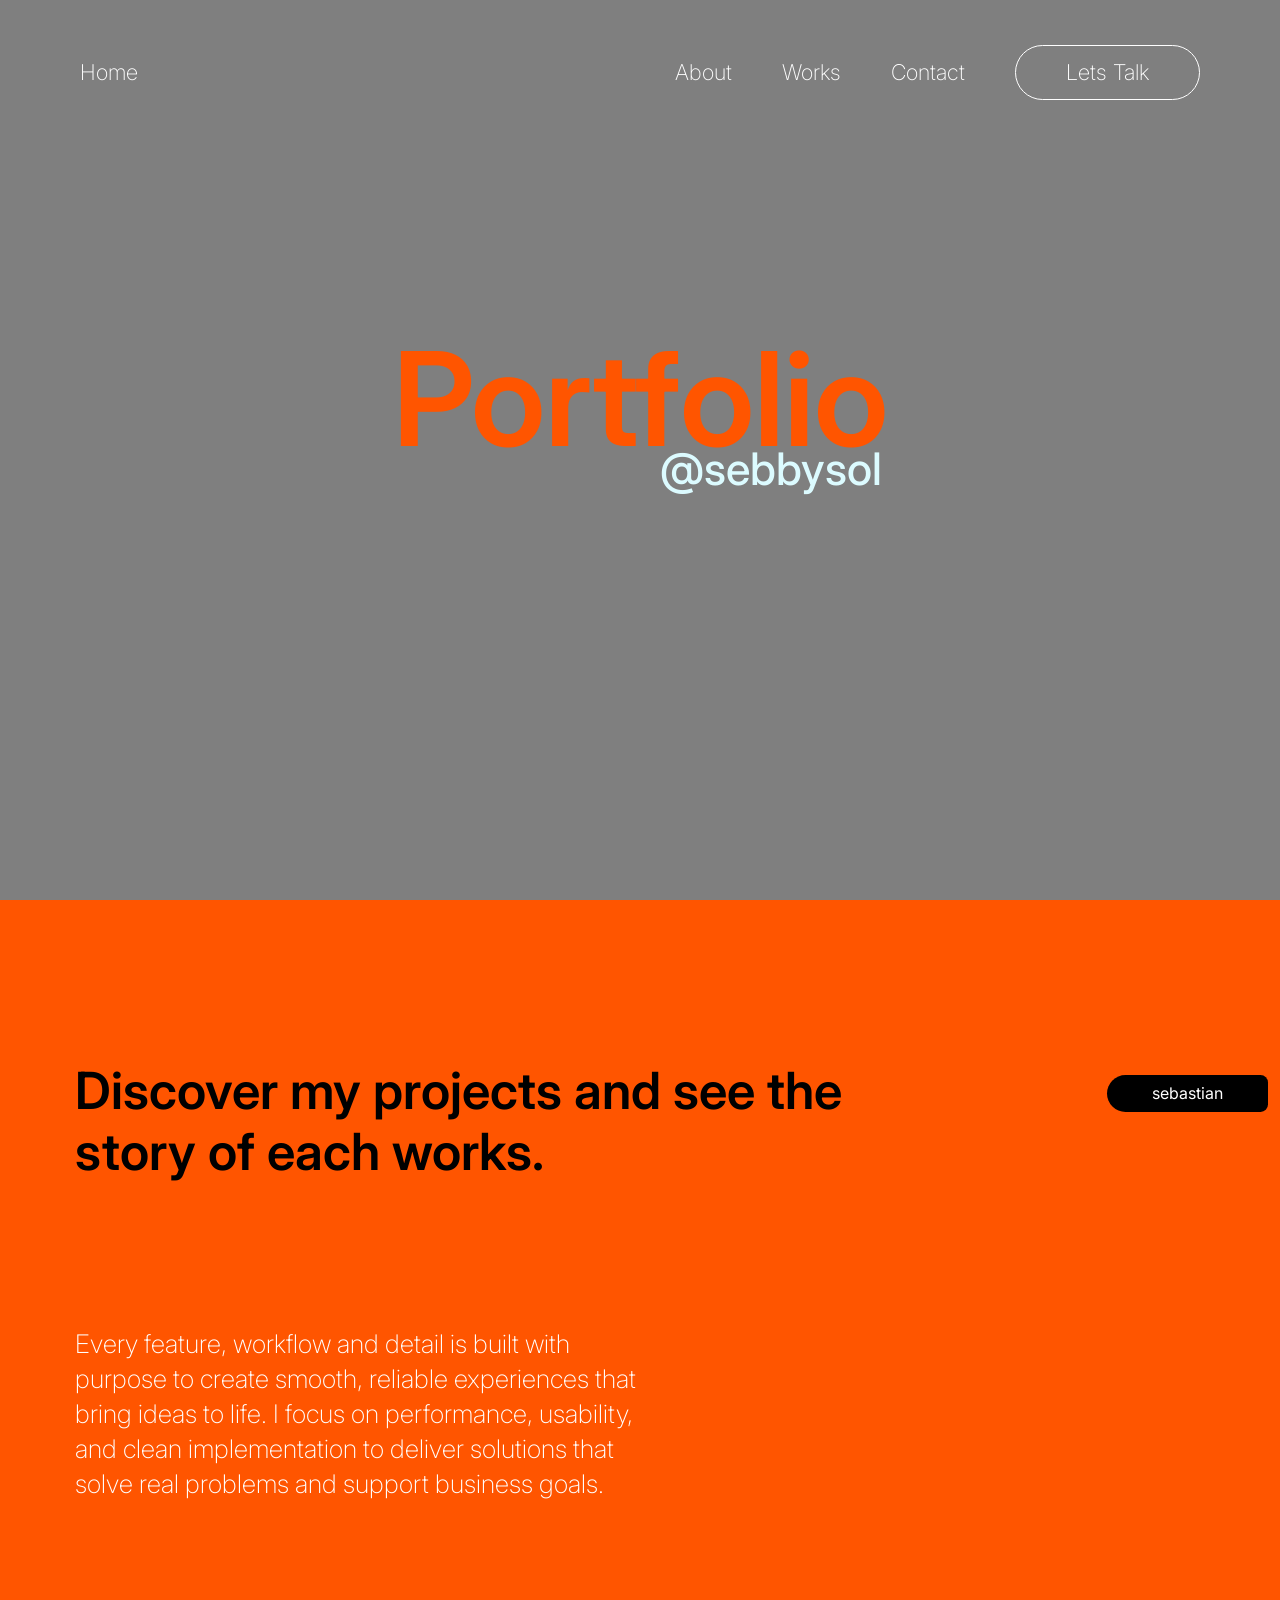
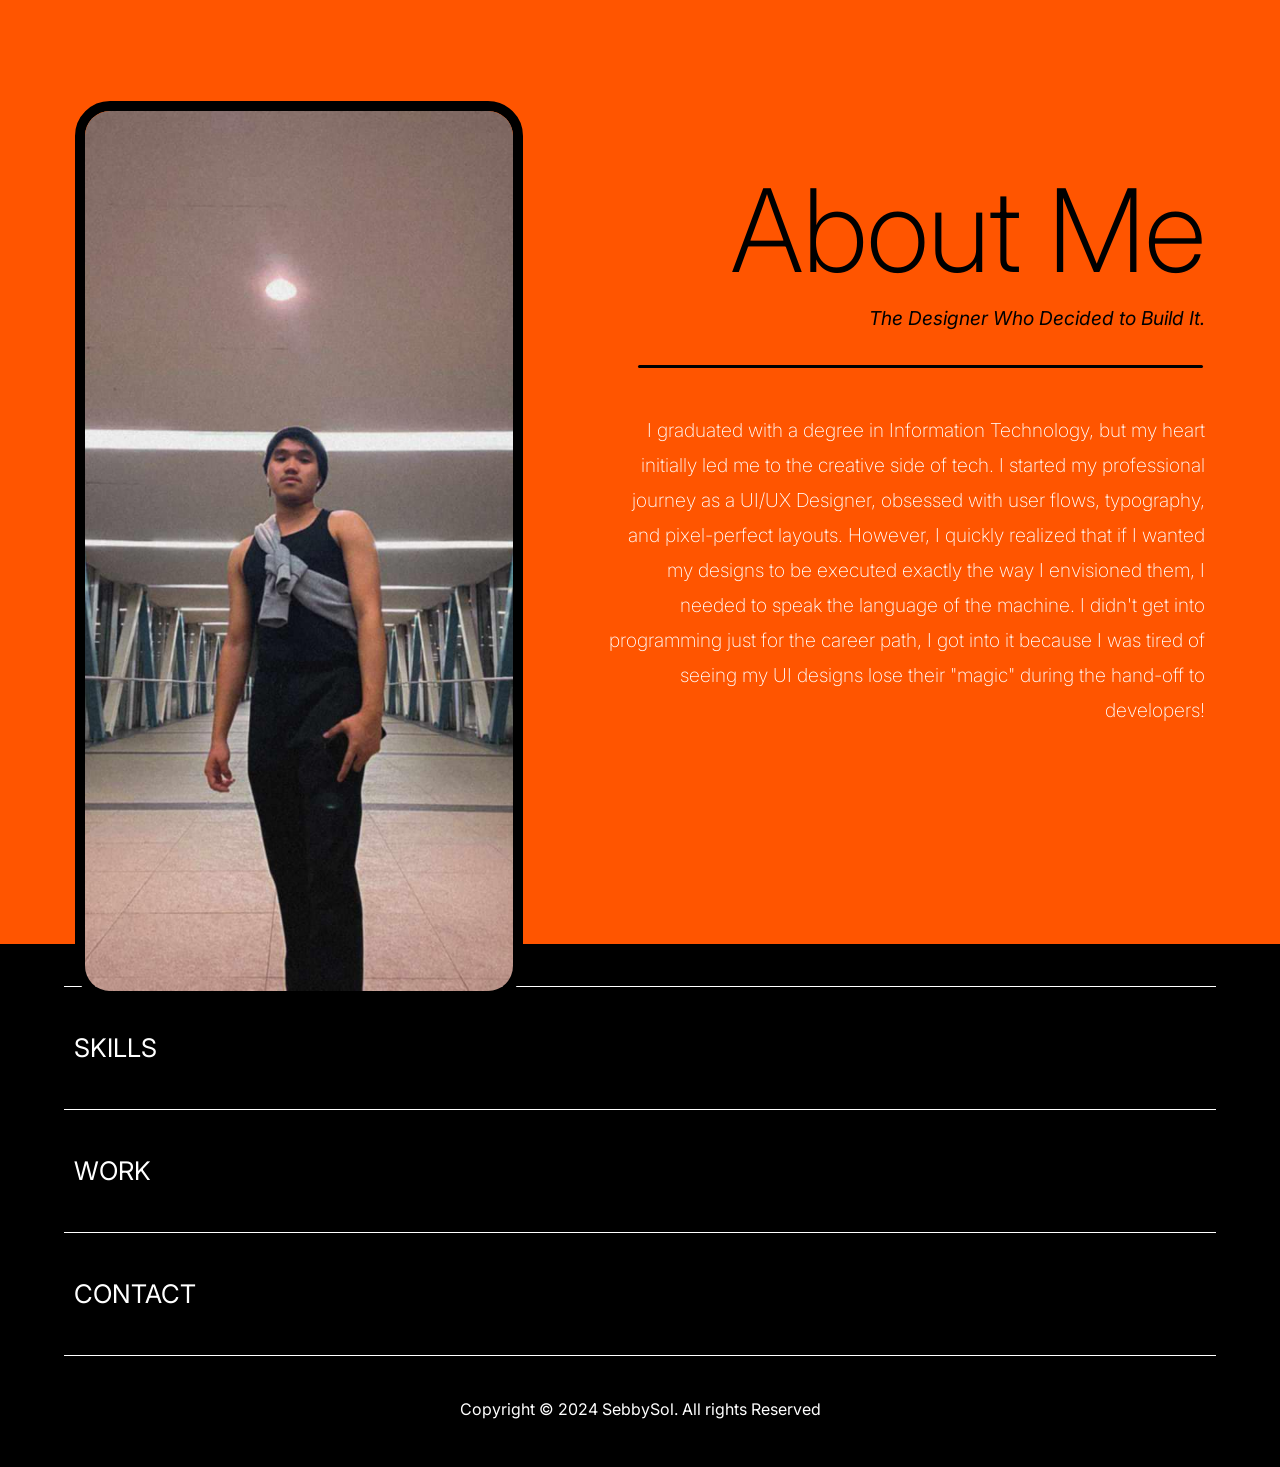
==== portfoliooo/index.html @ c16300b0 "added HTML and CSS for portfolio" ====
<!DOCTYPE html>
<html lang="en">
<head>
    <meta charset="UTF-8">
    <meta name="viewport" content="width=device-width, initial-scale=1.0">
    <link rel="preconnect" href="https://fonts.googleapis.com">
    <link rel="preconnect" href="https://fonts.gstatic.com" crossorigin>
    <link href="https://fonts.googleapis.com/css2?family=DM+Sans:ital,opsz,wght@0,9..40,100..1000;1,9..40,100..1000&family=Inter:ital,opsz,wght@0,14..32,100..900;1,14..32,100..900&family=Open+Sans:ital,wght@0,300..800;1,300..800&display=swap" rel="stylesheet">
    <title>Seb's Portfolio</title>
    <link href="https://cdn.jsdelivr.net/npm/bootstrap@5.0.2/dist/css/bootstrap.min.css" rel="stylesheet" integrity="sha384-EVSTQN3/azprG1Anm3QDgpJLIm9Nao0Yz1ztcQTwFspd3yD65VohhpuuCOmLASjC" crossorigin="anonymous">
    <link rel="stylesheet" href="./index.css">
</head>
<body>

    <!-- Hero Section -->
    <section id="home">

    <!-- Checkbox (hidden) serves as hamburger with no js -->
    <input type="checkbox" id="nav-toggle" hidden>
    <label for="nav-toggle" id="nav-overlay"></label>
    <label for="nav-toggle" class="hamburger" aria-label="Toggle navigation">
        <span></span>
        <span></span>
        <span></span>
    </label>

    <nav id="navbar">
        <a href="index.html#home">Home</a>
        <a href="index.html#about">About</a>
        <a href="works.html" id="works-link">Works</a>
        <a href="contact.html" id="contact-link">Contact</a>
        <a href="talk.html" id="talk-btn">Lets Talk</a>
    </nav>

    <h1>Portfolio</h1>
    <h2>@sebbysol</h2>

    </section>

    <!-- About Section -->
    <section id="about">
        <div class="about-discover">
            <h1>Discover my projects and see the <br>story of each works.</h1>
            <button>sebastian</button>
            <p>Every feature, workflow and detail is built with purpose to create smooth, reliable experiences that bring ideas to life. I focus on performance, usability, and clean implementation to deliver solutions that solve real problems and support business goals.</p>
        </div>

        <div class="about-me">
            <img src="./img/menew.jfif" alt="mehehe">
            <h1>About Me</h1>
            <h2>The Designer Who Decided to Build It.</h2>
            <hr class="custom-line">
            
            <p>I graduated with a degree in Information Technology, but my heart initially led me to the creative side of tech. I started my professional journey as a UI/UX Designer, obsessed with user flows, typography, and pixel-perfect layouts. However, I quickly realized that if I wanted my designs to be executed exactly the way I envisioned them, I needed to speak the language of the machine. I didn't get into programming just for the career path, I got into it because I was tired of seeing my UI designs lose their "magic" during the hand-off to developers!</p>
        </div>

    </section>
    
         <div id="hidden-buttons">
            <div class="skill-sec">
                <hr class="line-skills">
                <a href="./skills.html">Skills</a>
                <hr class="line-skills">
            </div>

            <div class="works-sec">
                <a href="./works.html">Work</a>
                <hr class="line-skills">
            </div>

            <div class="contact-sec">
                <a href="./contact.html">Contact</a>
                <hr class="line-skills">
            </div>
        </div>

        <footer>
            <div class="footer-text">
                <address>Copyright © 2024 SebbySol. All rights Reserved</address>
            </div>
        </footer>
</body>
</html>
---- portfoliooo/index.css ----
* {
    padding: 0;
    margin: 0;
    box-sizing: border-box;
}

:root {
    --cream-white: #ffe7bb;
    --dandelion-orange: #ffa600;
    --pongkan-orange: #FF5500;
    --snow-white: #dcfbff;
}

body {
    font-family: "Inter", sans-serif;
}

/* Hide hamburger by default (desktop) */
.hamburger {
    display: none;
}

/* ===================== DESKTOP (1025px+) ===================== */
@media (min-width: 1025px) {

    #navbar {
        position: fixed;
        top: 0;
        left: 0;
        width: 100%;
        z-index: 1000;
        display: flex;
        font-size: 1.7vw;
        padding: 45px 80px;
        gap: 50px;
        align-items: center;
        transition: all 0.3s ease-in-out;
        background: rgba(0, 0, 0, 0);
    }

    #navbar a {
        text-decoration: none;
        color: white;
        font-weight: 200;
    }

    #navbar.scrolled {
        background: black;
        padding: 35px 100px;
    }

    #navbar a:first-child {
        margin-right: auto;
    }

    #talk-btn {
        color: white;
        padding: 10px 50px;
        border-radius: 50px;
        border: 1px solid white;
        transition: all 0.1s ease;
    }

    #talk-btn:hover {
        background-color: var(--pongkan-orange);
        color: black;
        font-weight: 600;
        border: 1px solid var(--pongkan-orange);
    }

    #home {
        min-height: 100vh;
        background: linear-gradient(rgba(0,0,0,0.5), rgba(0,0,0,0.5)),
                    url(https://images.pexels.com/photos/2387873/pexels-photo-2387873.jpeg);
        background-repeat: no-repeat;
        background-size: cover;
        background-position: center;
        background-attachment: fixed;
        text-align: center;
    }

    #home h1 {
        font-size: 10.2vw;
        padding: 33vh 0 0 0;
        font-weight: 600;
        color: #FF5500;
    }

    #home h2 {
        font-size: 3.5vw;
        margin-left: 20.5vw;
        margin-top: -3.3vw;
        color: var(--snow-white);
    }

    #about{
        background-color: #FF5500;
        padding: 160px 75px 200px 75px
    }

    #about .about-discover h1{
        font-size: 4vw;
        font-weight: 600;
        color: black;
        margin-right: 265px;
        display: inline-block;
    }

    #about button{
        background-color: black;
        color: white;
        padding: .5vw 3.5vw;
        margin-top: 15px;
        border: none;
        display: inline-block;
        border-radius: 50px 20px 20px 50px;
        position: absolute;
    }

    #about .about-discover p{
        font-size: 2vw;
        color: white;
        margin-top: 15vh;
        line-height: 35px;
        margin-right: 42vw;
        margin-bottom: 200px;
        font-weight: 200;
    }

    #about img {
        width: 35vw;
        height: 100vh;
        border: 10px solid black;
        border-radius: 35px;
        object-fit: cover; 
        position: absolute;
        object-position: center; 
    }

    #about .about-me h1{
        font-size: 9vw;
        color: black;
        padding-top: 60px;
        text-align: right;
        font-weight: 250;
    }

    #about .about-me h2{
        text-align: right;
        color: black;
        font-style: italic;
        font-weight: 400;
        margin-bottom: 35px;
        font-size: 1.5vw;
    }

    #about .custom-line {
        width: 50%;
        border: none;
        height: 3px;
        text-align: right;
        background-color: black; 
        border-radius: 10px;
        margin-left: 44vw;
        opacity: 1;
    }
    #about .about-me p{
        font-size: 1.5vw;
        color: white;
        margin-top: 5vh;
        padding-left: 41.5vw;
        text-align: right;
        line-height: 35px;
        font-weight: 200;
    }

    #about .hidden-buttons{
        display: block;
    }

    /* HIDDEN BUTTONS */
    #hidden-buttons{
        padding: 2vw 5vw;
        background-color: black;
    }

    #hidden-buttons a{
        color: white;
        font-size: 2vw;
        font-weight: 400;
        padding: 10px 0px 10px 10px;
        text-transform: uppercase;
        line-height: 10vh;
        text-decoration: none;
    }

    #hidden-buttons a:hover{
        color: black;
        font-size: 2vw;
        font-weight: 400;
        background-color: #dcfbff;
        transition: all 0.3s ease-in-out;
        padding-right: 81.5vw;
        text-transform: uppercase;
        line-height: 10vh;
        border-radius: 10px 10px 10px 10px;
        text-decoration: none;
    }

    #hidden-buttons .line-skills{
        opacity: 1;
        color: white;
        height: .1px;
    }

    /* HIDDEN BUTTONS - 1. SKILL SECTION */



    .tech-skills {
        position: relative;
        min-height: 100vh;
        width: 100%;
        padding: 50px;
        overflow: hidden;
        display: flex;
        flex-direction: column;
        align-items: center;
        justify-content: center;
    }

    .bg-video {
        position: absolute;
        top: 50%;
        left: 50%;
        min-width: 100%;
        min-height: 100%;
        width: auto;
        height: auto;
        z-index: 0;
        transform: translate(-50%, -50%);
        object-fit: cover;
        pointer-events: none;
    }

    .tech-skills::before {
        content: "";
        position: absolute;
        inset: 0;
        background: rgba(0, 0, 0, 0.473);
        z-index: 1;
    }

    .tech-content {
        position: relative;
        z-index: 2;
        padding: 10vh 5vw;
        text-align: center;
        width: 100%;
    }

    .tech-skills h1 {
        font-size: 5vw;
        font-weight: 500;
        color: var(--dandelion-orange);
    }

    ol, ul {
        padding-left: 1rem;
    }

    .tech-skills ul {
        display: flex;
        flex-wrap: wrap;
        justify-content: center;
        gap: 30px;
        list-style: none;
        margin-top: 5vh;
    }

    .card {
        width: 350px;
        padding: 30px;
        border-radius: 20px;
        text-align: left;
        background: rgba(0, 0, 0, 0.74);
        border: 1px solid var(--snow-white);
        transition: transform 0.3s ease, background 0.3s ease, border 0.3s ease;
        color: var(--snow-white);
        font-size: 1.4rem;
        font-weight: 600;
    }

    .card:hover {
        transform: translateY(-10px);
        border: 1px solid var(--dandelion-orange);
    }

    .icon-group {
        display: flex;
        flex-wrap: wrap;
        gap: 15px;
        margin-top: 20px;
    }

    .tech-icon {
        width: 40px;
        height: 40px;
        object-fit: contain;
        filter: drop-shadow(0 4px 6px rgba(0,0,0,0.5));
        transition: transform 0.3s cubic-bezier(0.175, 0.885, 0.32, 1.275);
    }

    .tech-icon:hover {
        transform: scale(1.2) translateY(-5px);
    }

    #tech p {
        font-weight: 300;
        font-size: 18px;
    }

    #soft-skills {
        margin-top: 5vh;
    }

    footer {
        background-color: black;
        padding: 0px 50px 30px 50px;
        color: white;
        text-align: center;
    }

    footer a {
        text-decoration: none;
        display: inline-block;
        margin: 0 10px;
    }
}

/* ===================== TABLET (max 1024px) ===================== */
@media (max-width: 1024px) {

    /* --- Hamburger button --- */
    .hamburger {
        display: flex;
        flex-direction: column;
        justify-content: center;
        gap: 8px;
        position: fixed;
        top: 16px;
        right: 20px;
        z-index: 1100;
        cursor: pointer;
        padding: 5px;
        margin: 15px 10px 0 0;
    }

    .hamburger span {
        display: block;
        width: 40px;
        height: 3px;
        background-color: white;
        border-radius: 2px;
        transition: transform 0.3s ease, opacity 0.3s ease;
    }

    /* Animate to X when checked */
    #nav-toggle:checked ~ .hamburger span:nth-child(1) {
        transform: translateY(11px) rotate(45deg);
    }
    #nav-toggle:checked ~ .hamburger span:nth-child(2) {
        opacity: 0;
    }
    #nav-toggle:checked ~ .hamburger span:nth-child(3) {
        transform: translateY(-11px) rotate(-45deg);
    }

    /* --- Nav overlay hidden by default --- */
    #navbar {
        position: fixed;
        top: 0;
        left: 0;
        width: 100%;
        z-index: 1000;
        display: flex;
        justify-content: center;
        align-items: center;
        gap: 8vw;
        background: black;
        border-bottom-left-radius: 8vw;
        border-bottom-right-radius: 8vw;
        padding: 16vh 0 8vh 0;
        opacity: 0;
        pointer-events: none;
        transform: translateY(-10px);
        transition: opacity 0.3s ease, transform 0.3s ease;
    }

    /* Nav open when checkbox is checked */
    #nav-toggle:checked ~ #navbar {
        opacity: 1;
        pointer-events: all;
        transform: translateY(0);
    }

    #navbar a {
        text-decoration: none;
        color: white;
        font-size: 3vw;
    }

    #navbar a:first-child {
        margin-right: 0;
    }

    /* Tap-outside overlay — invisible, sits behind the menu */
    #nav-overlay {
        display: none;
        position: fixed;
        inset: 0;
        z-index: 999; /* just below #navbar (1000) and hamburger (1100) */
        cursor: default;
    }

    /* Show overlay only when menu is open */
    #nav-toggle:checked ~ #nav-overlay {
        display: block;
    }

    /* --- Home section --- */
    #home {
        min-height: 100vh;
        background: linear-gradient(rgba(0,0,0,0.788), rgba(0,0,0,0.041)), url(https://images.pexels.com/photos/2387873/pexels-photo-2387873.jpeg);
        background-repeat: no-repeat;
        background-size: cover;
        background-position: center;
        background-attachment: fixed;
        text-align: center;
    }

    #home h1 {
        font-size: 20vw;
        padding: 35vh 0 0 0;
        font-weight: 600;
        color: var(--dandelion-orange);
    }

    #home h2 {
        font-size: 7.5vw;
        margin-left: 37vw;
        margin-top: -5.5vw;
        color: var(--snow-white);
    }

    /* --- Tech section --- */
    .tech-skills {
        position: relative;
        min-height: 100vh;
        width: 100%;
        padding: 30px 15px;
        overflow: hidden;
        display: flex;
        flex-direction: column;
        align-items: center;
        justify-content: center;
    }

    .bg-video {
        position: absolute;
        top: 50%;
        left: 50%;
        min-width: 100%;
        min-height: 100%;
        z-index: 0;
        transform: translate(-50%, -50%);
        object-fit: cover;
        pointer-events: none;
    }

    .tech-skills::before {
        content: "";
        position: absolute;
        inset: 0;
        background: rgba(0, 0, 0, 0.5);
        z-index: 1;
    }

    .tech-content {
        position: relative;
        z-index: 2;
        padding: 8vh 4vw;
        text-align: center;
        width: 100%;
    }

    .tech-skills h1 {
        font-size: 8vw;
        font-weight: 500;
        color: var(--dandelion-orange);
    }

    ol, ul {
        padding-left: 0;
    }

    .tech-skills ul {
        display: flex;
        flex-wrap: wrap;
        justify-content: center;
        gap: 20px;
        list-style: none;
        margin-top: 4vh;
    }

    .card {
        width: 90vw;
        max-width: 400px;
        padding: 20px;
        border-radius: 16px;
        text-align: left;
        background: black;
        border: 1px solid var(--snow-white);
        color: var(--snow-white);
        font-size: 1.1rem;
        font-weight: 600;
        transition: transform 0.3s ease, border 0.3s ease;
    }

    .card:hover {
        transform: translateY(-6px);
        border: 3px solid var(--snow-white);
    }

    .icon-group {
        display: flex;
        flex-wrap: wrap;
        gap: 12px;
        margin-top: 15px;
    }

    .tech-icon {
        width: 35px;
        height: 35px;
        object-fit: contain;
        filter: drop-shadow(0 4px 6px rgba(0,0,0,0.5));
    }

    #tech p {
        font-weight: 300;
        font-size: 15px;
    }

    #soft-skills {
        margin-top: 4vh;
    }

    footer {
        background-color: black;
        padding: 30px;
        color: white;
        text-align: center;
    }

    footer a {
        text-decoration: none;
        display: inline-block;
        margin: 0 8px;
    }
}

/* ===================== MOBILE (max 700 px) ===================== */
@media (max-width: 700px) {

    /* --- Hamburger button --- */
    .hamburger {
        display: flex;
        flex-direction: column;
        justify-content: center;
        gap: 8px;
        position: fixed;
        top: 16px;
        right: 20px;
        z-index: 1100;
        cursor: pointer;
        padding: 5px;
        margin: 15px 10px 0 0;
    }

    .hamburger span {
        display: block;
        width: 40px;
        height: 3px;
        background-color: white;
        border-radius: 2px;
        transition: transform 0.3s ease, opacity 0.3s ease;
    }

    /* Animate to X when checked */
    #nav-toggle:checked ~ .hamburger span:nth-child(1) {
        transform: translateY(11px) rotate(45deg);
    }
    #nav-toggle:checked ~ .hamburger span:nth-child(2) {
        opacity: 0;
    }
    #nav-toggle:checked ~ .hamburger span:nth-child(3) {
        transform: translateY(-11px) rotate(-45deg);
    }

    /* --- Nav overlay hidden by default --- */
    #navbar {
        position: fixed;
        top: 0;
        left: 0;
        width: 100%;
        height: 40vh;
        z-index: 1000;
        display: flex;
        flex-direction: column;
        justify-content: center;
        align-items: center;
        gap: 5vh;
        background: #0c0c0c;
        border-bottom-left-radius: 300px;
        border-bottom-right-radius: 300px;
        padding: 35vh 0;
        opacity: 0;
        pointer-events: none;
        transform: translateY(-10px);
        transition: opacity 0.3s ease, transform 0.3s ease;
    }

    /* Nav open when checkbox is checked */
    #nav-toggle:checked ~ #navbar {
        opacity: 1;
        pointer-events: all;
        transform: translateY(0);
    }

    #navbar a {
        text-decoration: none;
        color: white;
        font-size: 5.5vw;
        font-weight: 300;
    }

    #navbar a:first-child {
        margin-right: 0;
    }

    /* Tap-outside overlay — invisible, sits behind the menu */
    #nav-overlay {
        display: none;
        position: fixed;
        inset: 0;
        z-index: 999; /* just below #navbar (1000) and hamburger (1100) */
        cursor: default;
    }

    /* Show overlay only when menu is open */
    #nav-toggle:checked ~ #nav-overlay {
        display: block;
    }

    /* --- Home section --- */
    #home {
        min-height: 100vh;
        background: linear-gradient(rgba(0,0,0,0.788), rgba(0,0,0,0.041)), url(https://images.pexels.com/photos/2387873/pexels-photo-2387873.jpeg);
        background-repeat: no-repeat;
        background-size: cover;
        background-position: center;
        background-attachment: scroll;
        text-align: center;
    }

    #home h1 {
        font-size: 20vw;
        padding: 35vh 0 0 0;
        font-weight: 600;
        color: var(--dandelion-orange);
    }

    #home h2 {
        font-size: 7.5vw;
        margin-left: 38vw;
        margin-top: -6.5vw;
        color: var(--snow-white);
    }

    /* --- Tech section --- */
    .tech-skills {
        position: relative;
        min-height: 100vh;
        width: 100%;
        padding: 30px 15px;
        overflow: hidden;
        display: flex;
        flex-direction: column;
        align-items: center;
        justify-content: center;
    }

    .bg-video {
        position: absolute;
        top: 50%;
        left: 50%;
        min-width: 100%;
        min-height: 100%;
        z-index: 0;
        transform: translate(-50%, -50%);
        object-fit: cover;
        pointer-events: none;
    }

    .tech-skills::before {
        content: "";
        position: absolute;
        inset: 0;
        background: rgba(0, 0, 0, 0.5);
        z-index: 1;
    }

    .tech-content {
        position: relative;
        z-index: 2;
        padding: 8vh 4vw;
        text-align: center;
        width: 100%;
    }

    .tech-skills h1 {
        font-size: 8vw;
        font-weight: 500;
        color: var(--dandelion-orange);
    }

    ol, ul {
        padding-left: 0;
    }

    .tech-skills ul {
        display: flex;
        flex-wrap: wrap;
        justify-content: center;
        gap: 20px;
        list-style: none;
        margin-top: 4vh;
    }

    .card {
        width: 90vw;
        max-width: 400px;
        padding: 20px;
        border-radius: 16px;
        text-align: left;
        background: black;
        border: 1px solid var(--snow-white);
        color: var(--snow-white);
        font-size: 1.1rem;
        font-weight: 600;
        transition: transform 0.3s ease, border 0.3s ease;
    }

    .card:hover {
        transform: translateY(-6px);
        border: 3px solid var(--snow-white);
    }

    .icon-group {
        display: flex;
        flex-wrap: wrap;
        gap: 12px;
        margin-top: 15px;
    }

    .tech-icon {
        width: 35px;
        height: 35px;
        object-fit: contain;
        filter: drop-shadow(0 4px 6px rgba(0,0,0,0.5));
    }

    #tech p {
        font-weight: 300;
        font-size: 15px;
    }

    #soft-skills {
        margin-top: 4vh;
    }

    footer {
        background-color: black;
        padding: 30px;
        color: white;
        text-align: center;
    }

    footer a {
        text-decoration: none;
        display: inline-block;
        margin: 0 8px;
    }
}
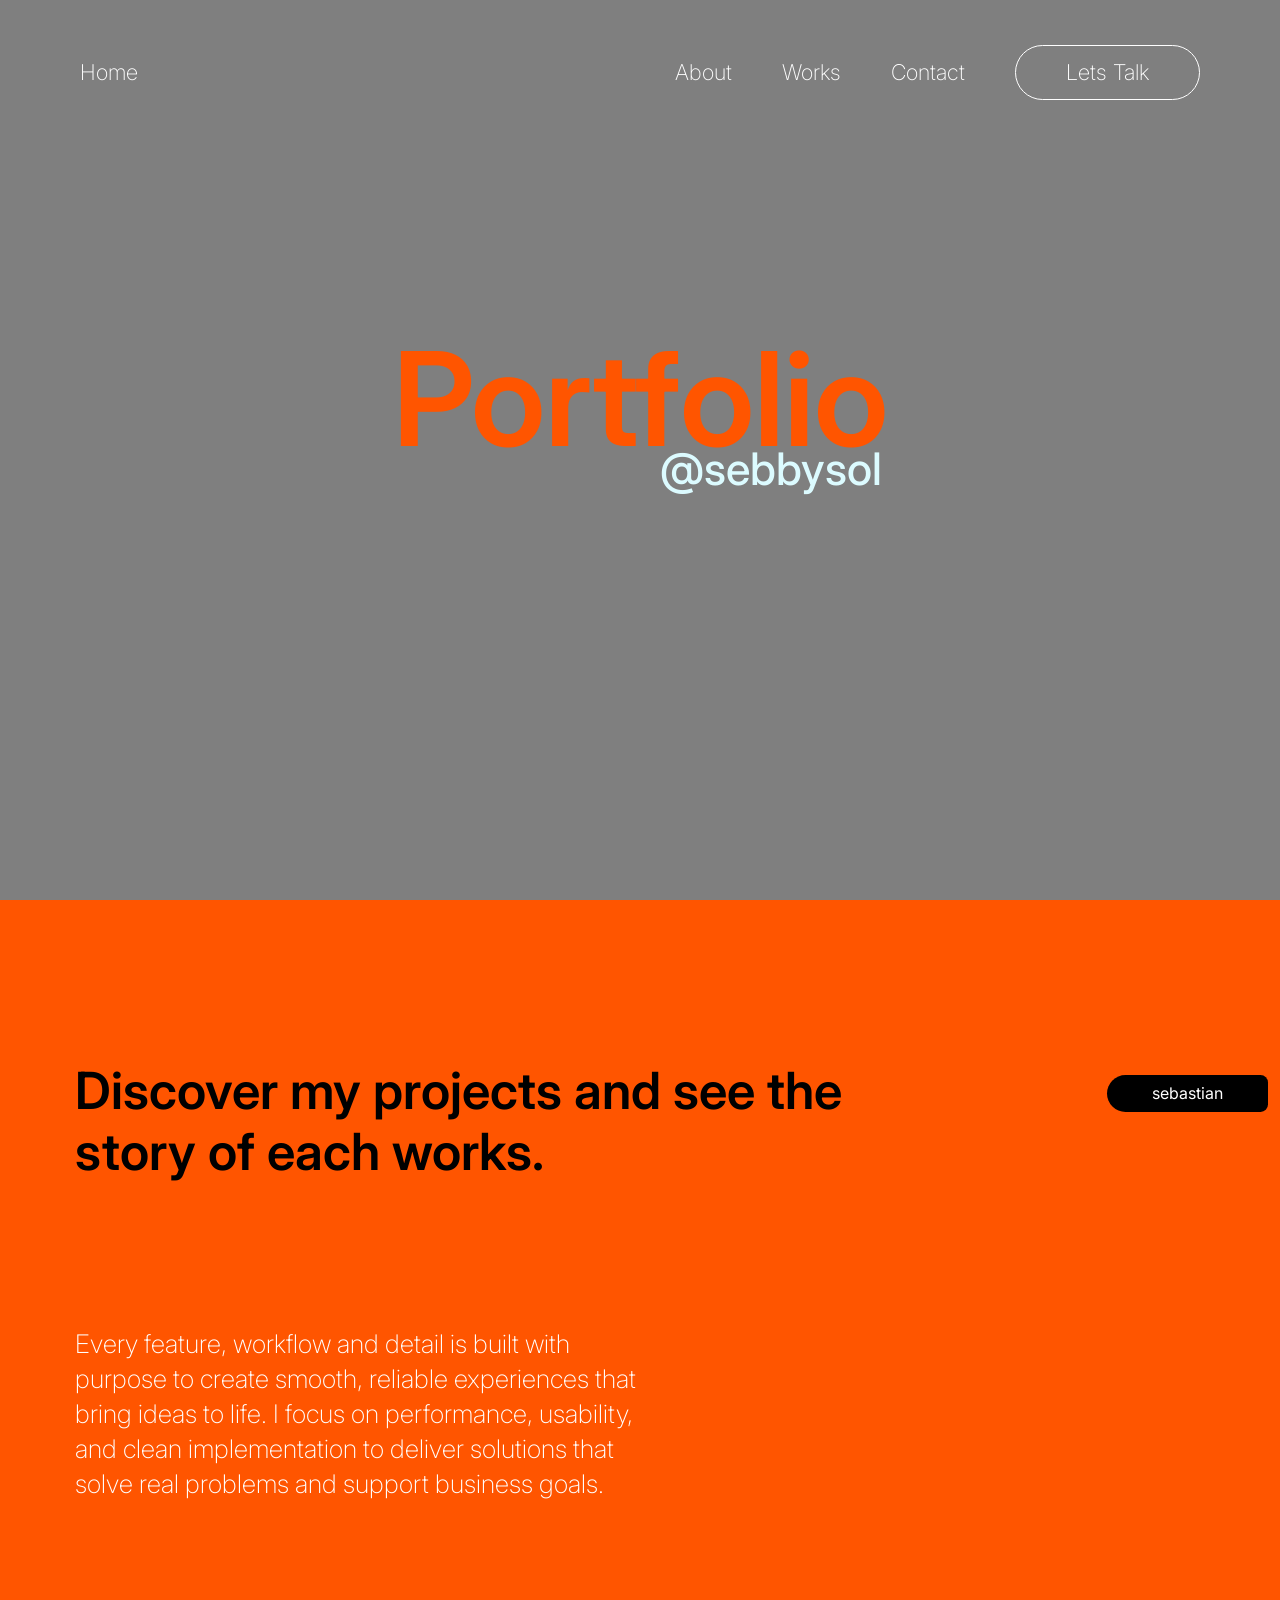
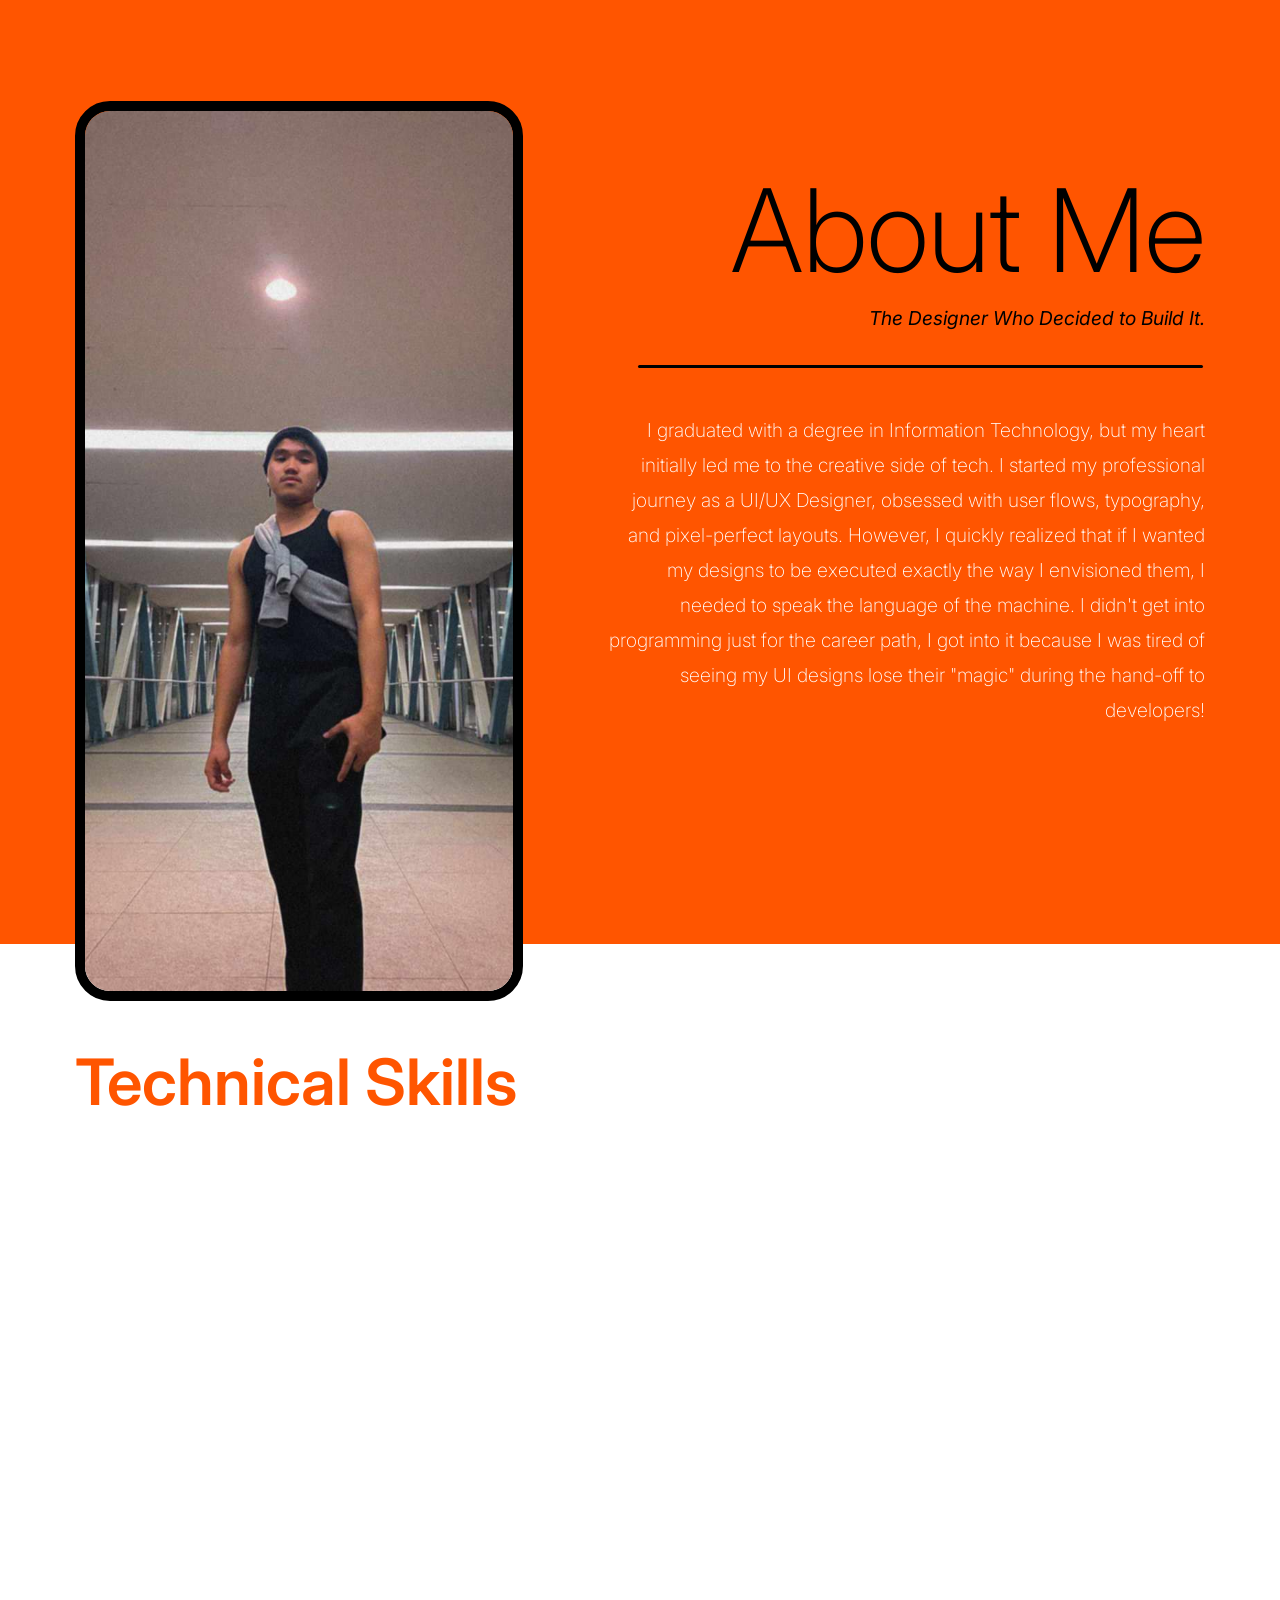
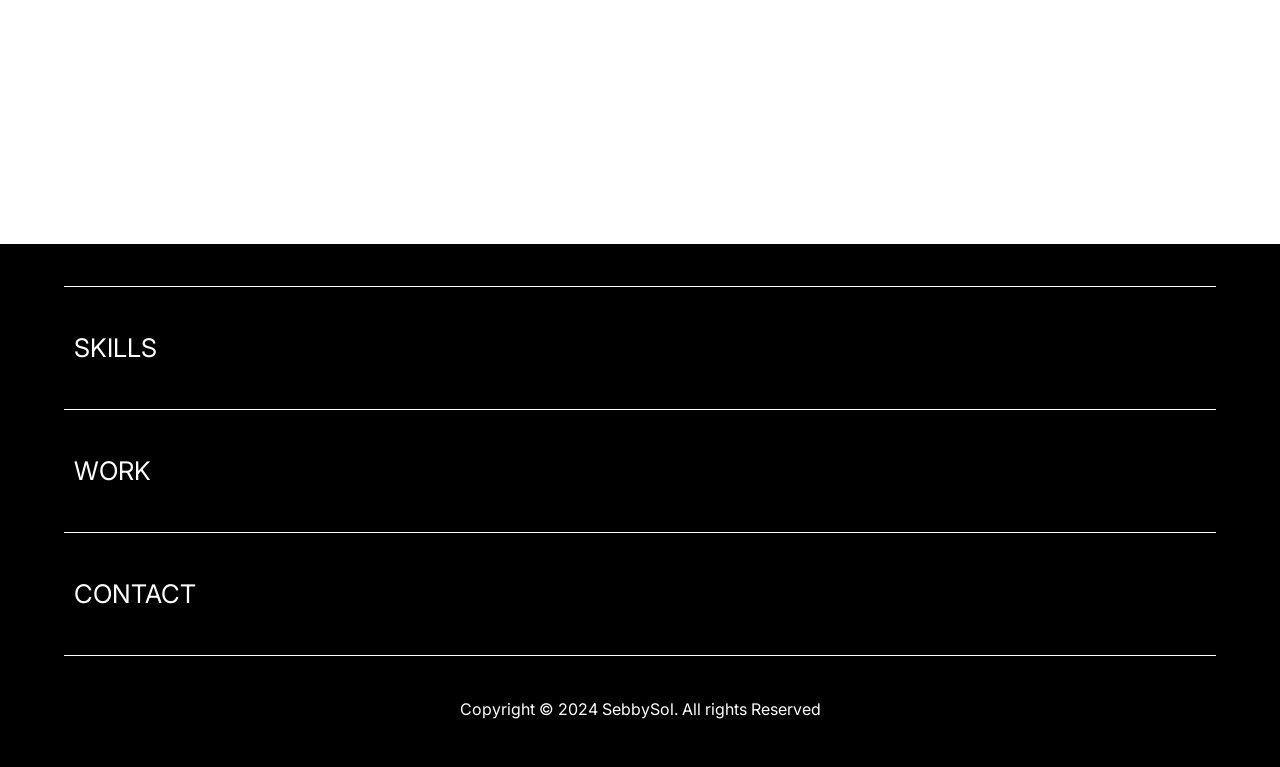
==== commit 13fb3de7: "added tech-skills on portfolio" ====
--- a/portfoliooo/index.html
+++ b/portfoliooo/index.html
@@ -53,9 +53,16 @@
             
             <p>I graduated with a degree in Information Technology, but my heart initially led me to the creative side of tech. I started my professional journey as a UI/UX Designer, obsessed with user flows, typography, and pixel-perfect layouts. However, I quickly realized that if I wanted my designs to be executed exactly the way I envisioned them, I needed to speak the language of the machine. I didn't get into programming just for the career path, I got into it because I was tired of seeing my UI designs lose their "magic" during the hand-off to developers!</p>
         </div>
+    </section>
 
+    <!-- Skills Section -->
+    <section class="tech-skills">
+        <div class="tech-title">
+            <h1>Technical Skills</h1>
+        </div>
     </section>
-    
+
+    <!-- Di ko alam ano tawag dito basta naka dropdown na section -->
          <div id="hidden-buttons">
             <div class="skill-sec">
                 <hr class="line-skills">
--- a/portfoliooo/index.css
+++ b/portfoliooo/index.css
@@ -221,35 +221,16 @@
         position: relative;
         min-height: 100vh;
         width: 100%;
-        padding: 50px;
-        overflow: hidden;
-        display: flex;
-        flex-direction: column;
-        align-items: center;
-        justify-content: center;
-    }
-
-    .bg-video {
-        position: absolute;
-        top: 50%;
-        left: 50%;
-        min-width: 100%;
-        min-height: 100%;
-        width: auto;
-        height: auto;
-        z-index: 0;
-        transform: translate(-50%, -50%);
-        object-fit: cover;
-        pointer-events: none;
-    }
-
-    .tech-skills::before {
-        content: "";
-        position: absolute;
-        inset: 0;
-        background: rgba(0, 0, 0, 0.473);
-        z-index: 1;
-    }
+        background: linear-gradient(rgba(0, 0, 0, 0.905), rgba(0, 0, 0, 0.733)), url(./img/grainy-bg.jpg);       
+        background-position: center;
+        background-repeat: no-repeat;
+        background-attachment: fixed;
+        background-size: cover;
+        padding: 100px 75px 200px 75px;
+        overflow: auto;
+    }
+
+    .tech-skills
 
     .tech-content {
         position: relative;
@@ -261,8 +242,8 @@
 
     .tech-skills h1 {
         font-size: 5vw;
-        font-weight: 500;
-        color: var(--dandelion-orange);
+        font-weight: 600;
+        color: var(--pongkan-orange);
     }
 
     ol, ul {
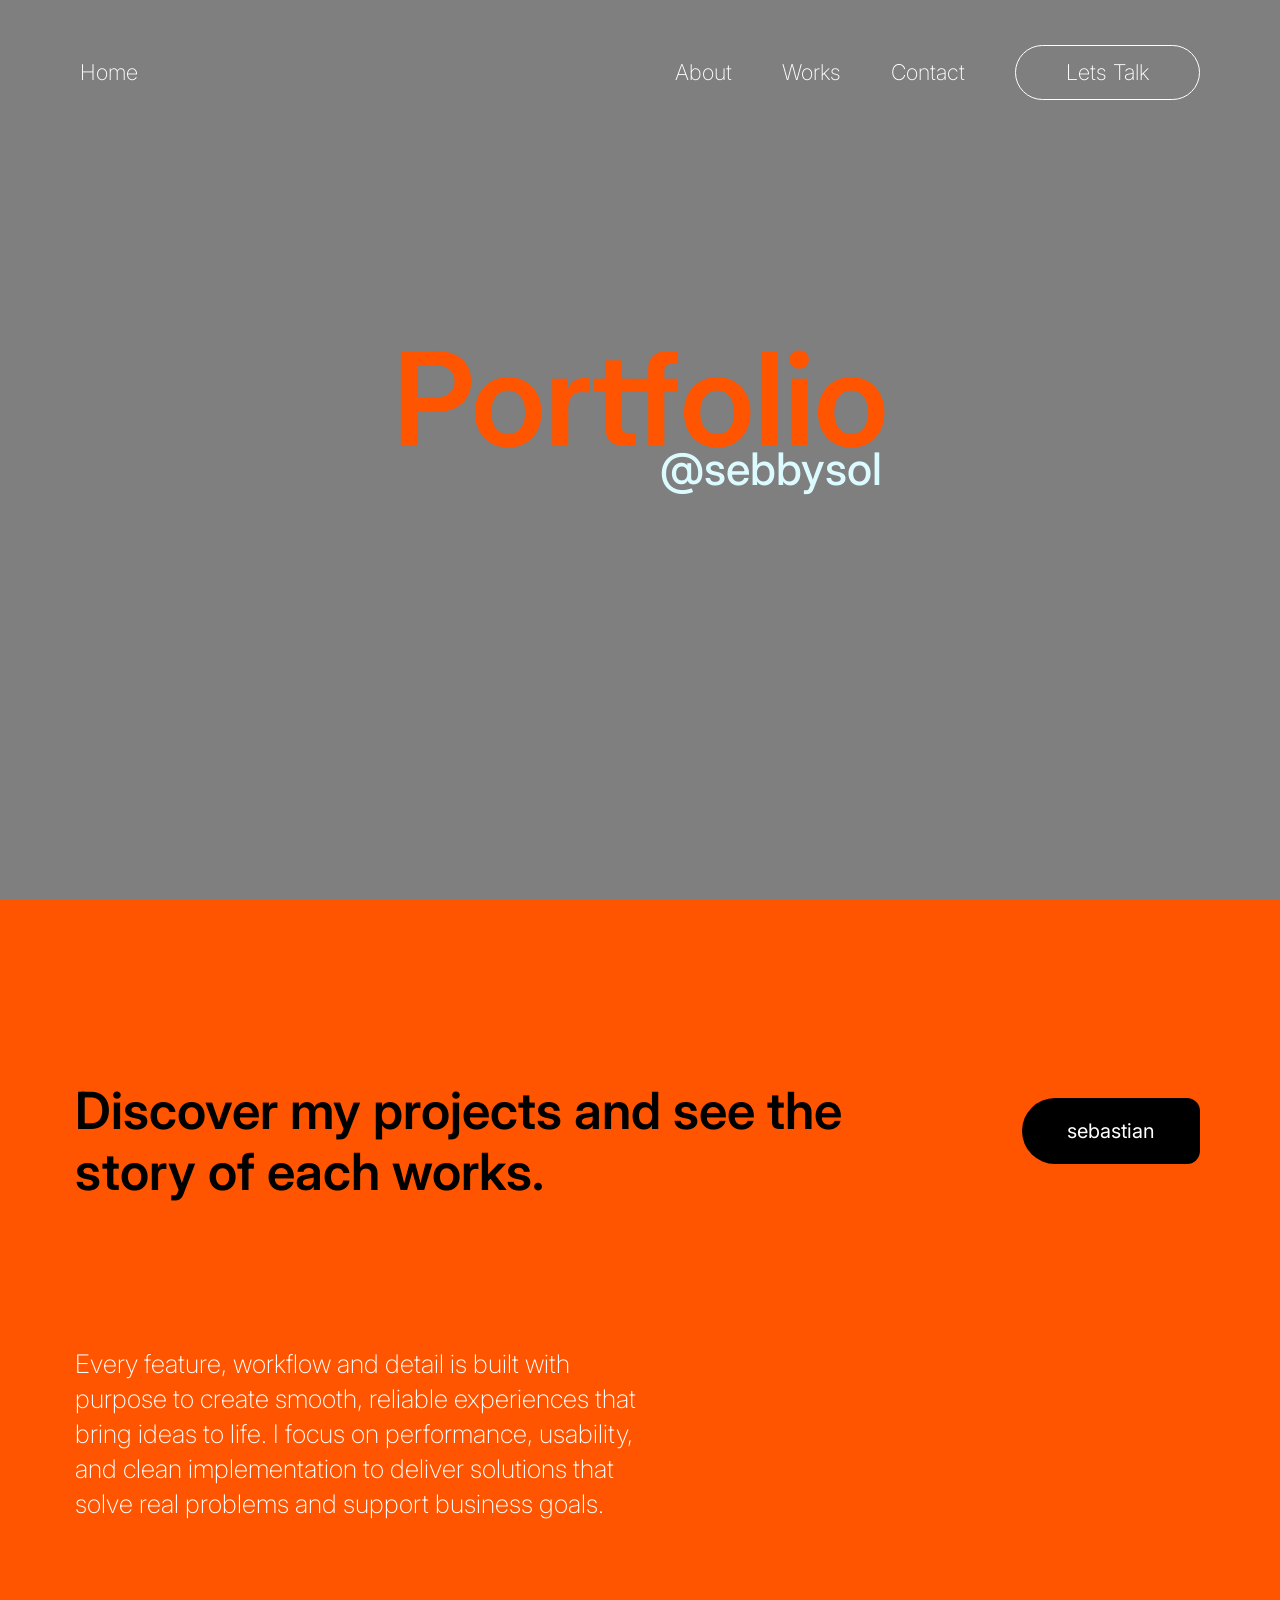
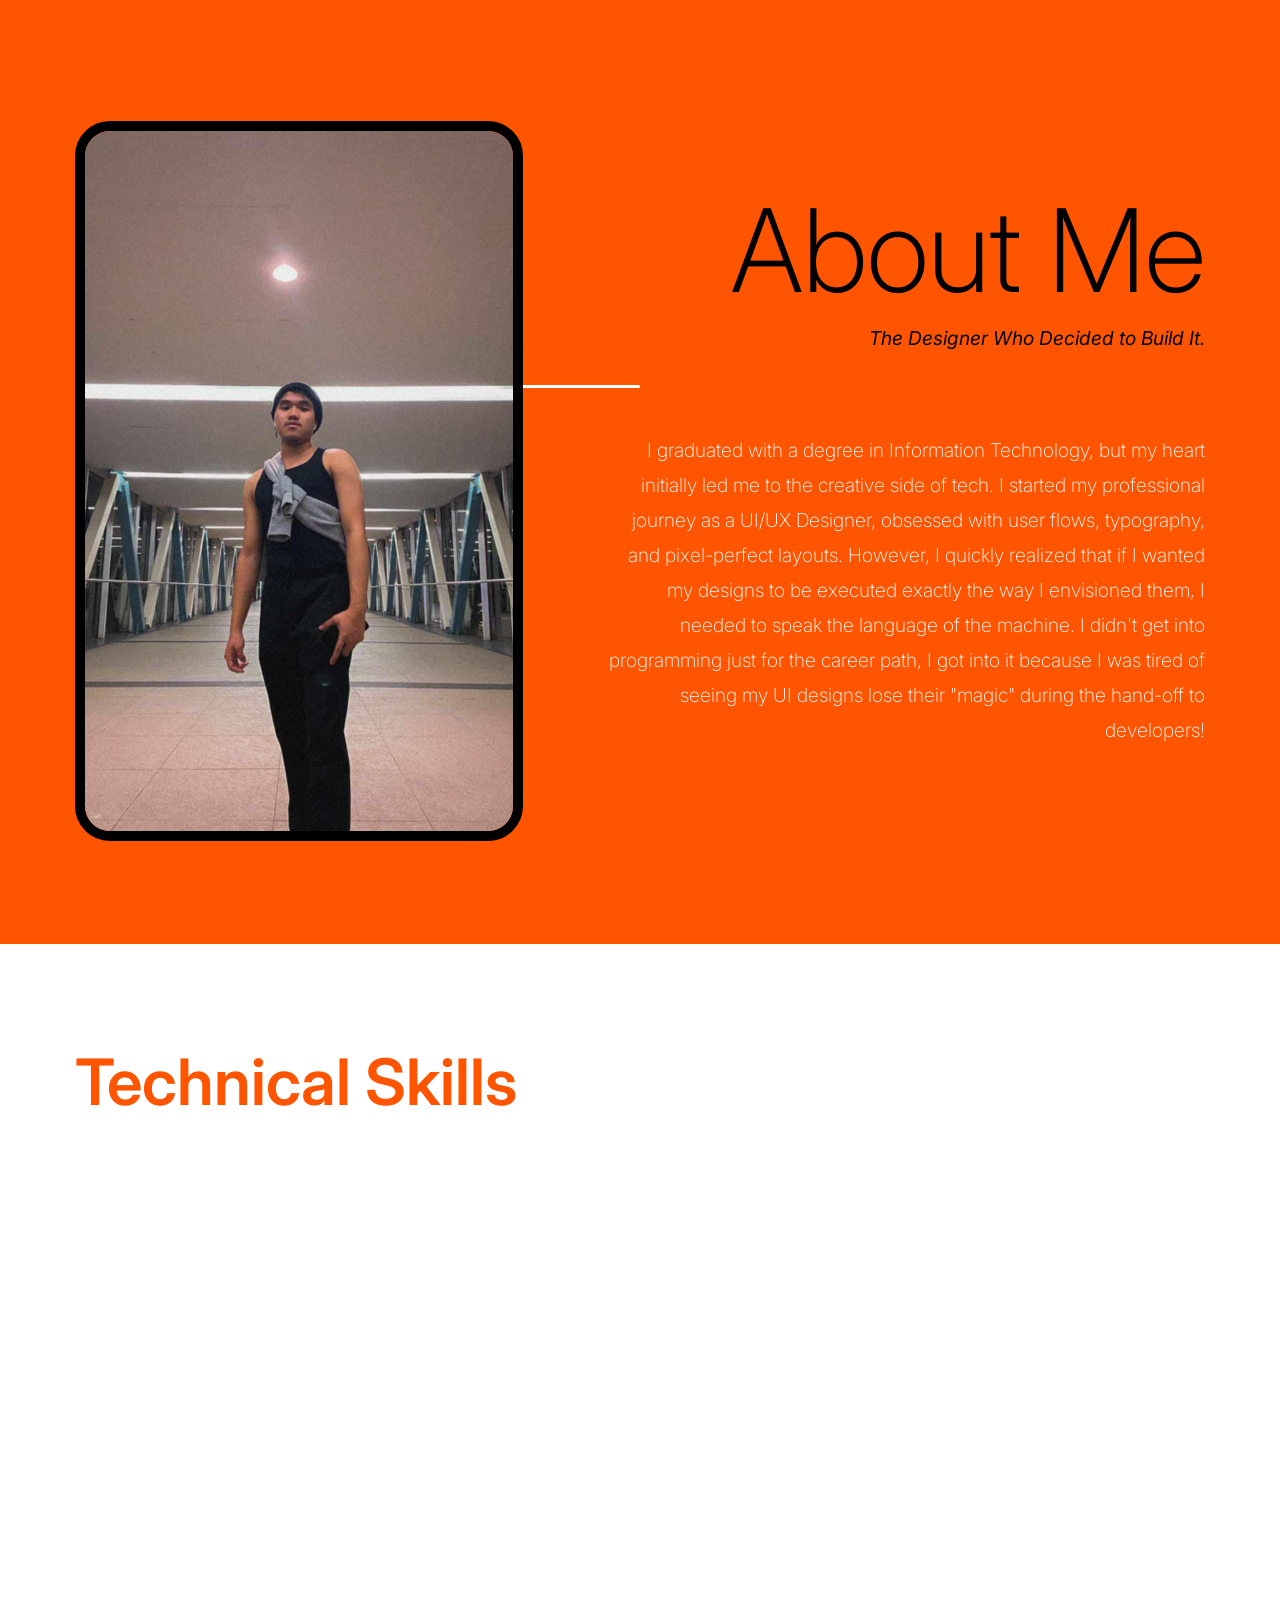
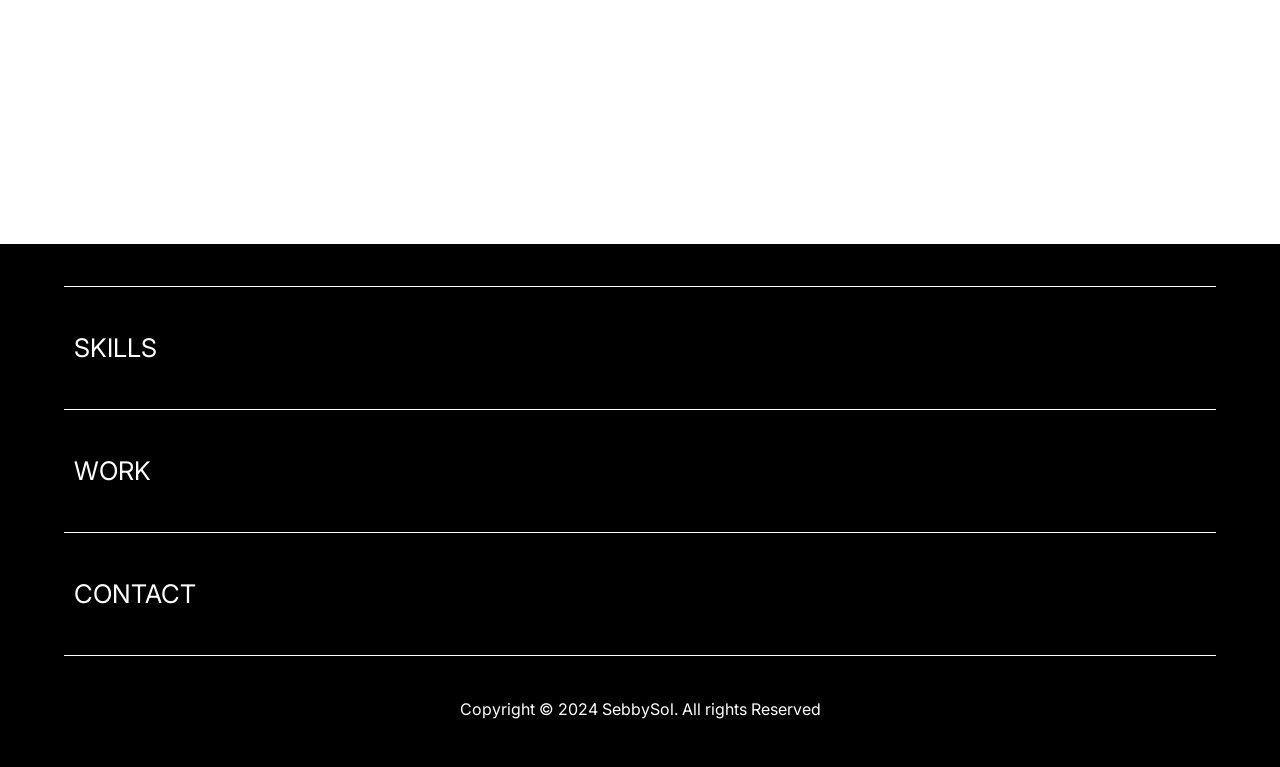
==== commit e9a4cea0: "new files added portfolio" ====
--- a/portfoliooo/index.html
+++ b/portfoliooo/index.html
@@ -39,19 +39,21 @@
 
     <!-- About Section -->
     <section id="about">
+
+        <button class="discover-button">sebastian</button>
         <div class="about-discover">
             <h1>Discover my projects and see the <br>story of each works.</h1>
-            <button>sebastian</button>
             <p>Every feature, workflow and detail is built with purpose to create smooth, reliable experiences that bring ideas to life. I focus on performance, usability, and clean implementation to deliver solutions that solve real problems and support business goals.</p>
         </div>
 
         <div class="about-me">
             <img src="./img/menew.jfif" alt="mehehe">
-            <h1>About Me</h1>
-            <h2>The Designer Who Decided to Build It.</h2>
-            <hr class="custom-line">
-            
-            <p>I graduated with a degree in Information Technology, but my heart initially led me to the creative side of tech. I started my professional journey as a UI/UX Designer, obsessed with user flows, typography, and pixel-perfect layouts. However, I quickly realized that if I wanted my designs to be executed exactly the way I envisioned them, I needed to speak the language of the machine. I didn't get into programming just for the career path, I got into it because I was tired of seeing my UI designs lose their "magic" during the hand-off to developers!</p>
+            <div class="text-about">
+                <h1>About Me</h1>
+                <h2>The Designer Who Decided to Build It.</h2>
+                <hr class="custom-line">            
+                <p>I graduated with a degree in Information Technology, but my heart initially led me to the creative side of tech. I started my professional journey as a UI/UX Designer, obsessed with user flows, typography, and pixel-perfect layouts. However, I quickly realized that if I wanted my designs to be executed exactly the way I envisioned them, I needed to speak the language of the machine. I didn't get into programming just for the career path, I got into it because I was tired of seeing my UI designs lose their "magic" during the hand-off to developers!</p>
+            </div>
         </div>
     </section>
 
--- a/portfoliooo/index.css
+++ b/portfoliooo/index.css
@@ -93,43 +93,62 @@
         color: var(--snow-white);
     }
 
-    #about{
+
+    /* About - 1. Discover section  */
+    #about {
         background-color: #FF5500;
-        padding: 160px 75px 200px 75px
-    }
-
-    #about .about-discover h1{
+        padding: 20vh 75px 20vh 75px;
+        /* REQUIRED: This keeps the button from flying outside the orange box */
+        position: relative; 
+    }
+
+    .discover-button {
+        background-color: black;
+        color: white;
+        padding: 2vh 3.5vw;
+        font-size: 20px;
+        border: none;
+        display: inline-block;
+        border-radius: 50px 20px 20px 50px;
+        
+        /* POSITIONING LOGIC */
+        position: absolute;
+        right: 80px; 
+        top: 22vh; 
+        
+        transition: all 0.3s ease;
+        cursor: pointer;
+    }
+
+    .discover-button:hover {
+        background-color: white;
+        color: black;
+    }
+
+    #about .about-discover h1 {
         font-size: 4vw;
         font-weight: 600;
         color: black;
-        margin-right: 265px;
         display: inline-block;
     }
 
-    #about button{
-        background-color: black;
-        color: white;
-        padding: .5vw 3.5vw;
-        margin-top: 15px;
-        border: none;
-        display: inline-block;
-        border-radius: 50px 20px 20px 50px;
-        position: absolute;
-    }
-
-    #about .about-discover p{
+    #about .about-discover p {
         font-size: 2vw;
         color: white;
         margin-top: 15vh;
         line-height: 35px;
-        margin-right: 42vw;
+
+        /* creates a space on the right sides so the text doesn't hit the button */
+        margin-right: 42vw; 
         margin-bottom: 200px;
         font-weight: 200;
     }
 
+    /* About - 2. About Me section */
+
     #about img {
         width: 35vw;
-        height: 100vh;
+        height: 80vh;
         border: 10px solid black;
         border-radius: 35px;
         object-fit: cover; 
@@ -156,12 +175,10 @@
 
     #about .custom-line {
         width: 50%;
-        border: none;
+        border: none; 
         height: 3px;
-        text-align: right;
-        background-color: black; 
+        background-color: rgb(255, 255, 255); 
         border-radius: 10px;
-        margin-left: 44vw;
         opacity: 1;
     }
     #about .about-me p{
@@ -230,8 +247,6 @@
         overflow: auto;
     }
 
-    .tech-skills
-
     .tech-content {
         position: relative;
         z-index: 2;
@@ -243,6 +258,7 @@
     .tech-skills h1 {
         font-size: 5vw;
         font-weight: 600;
+        letter-spacing: -3%;
         color: var(--pongkan-orange);
     }
 
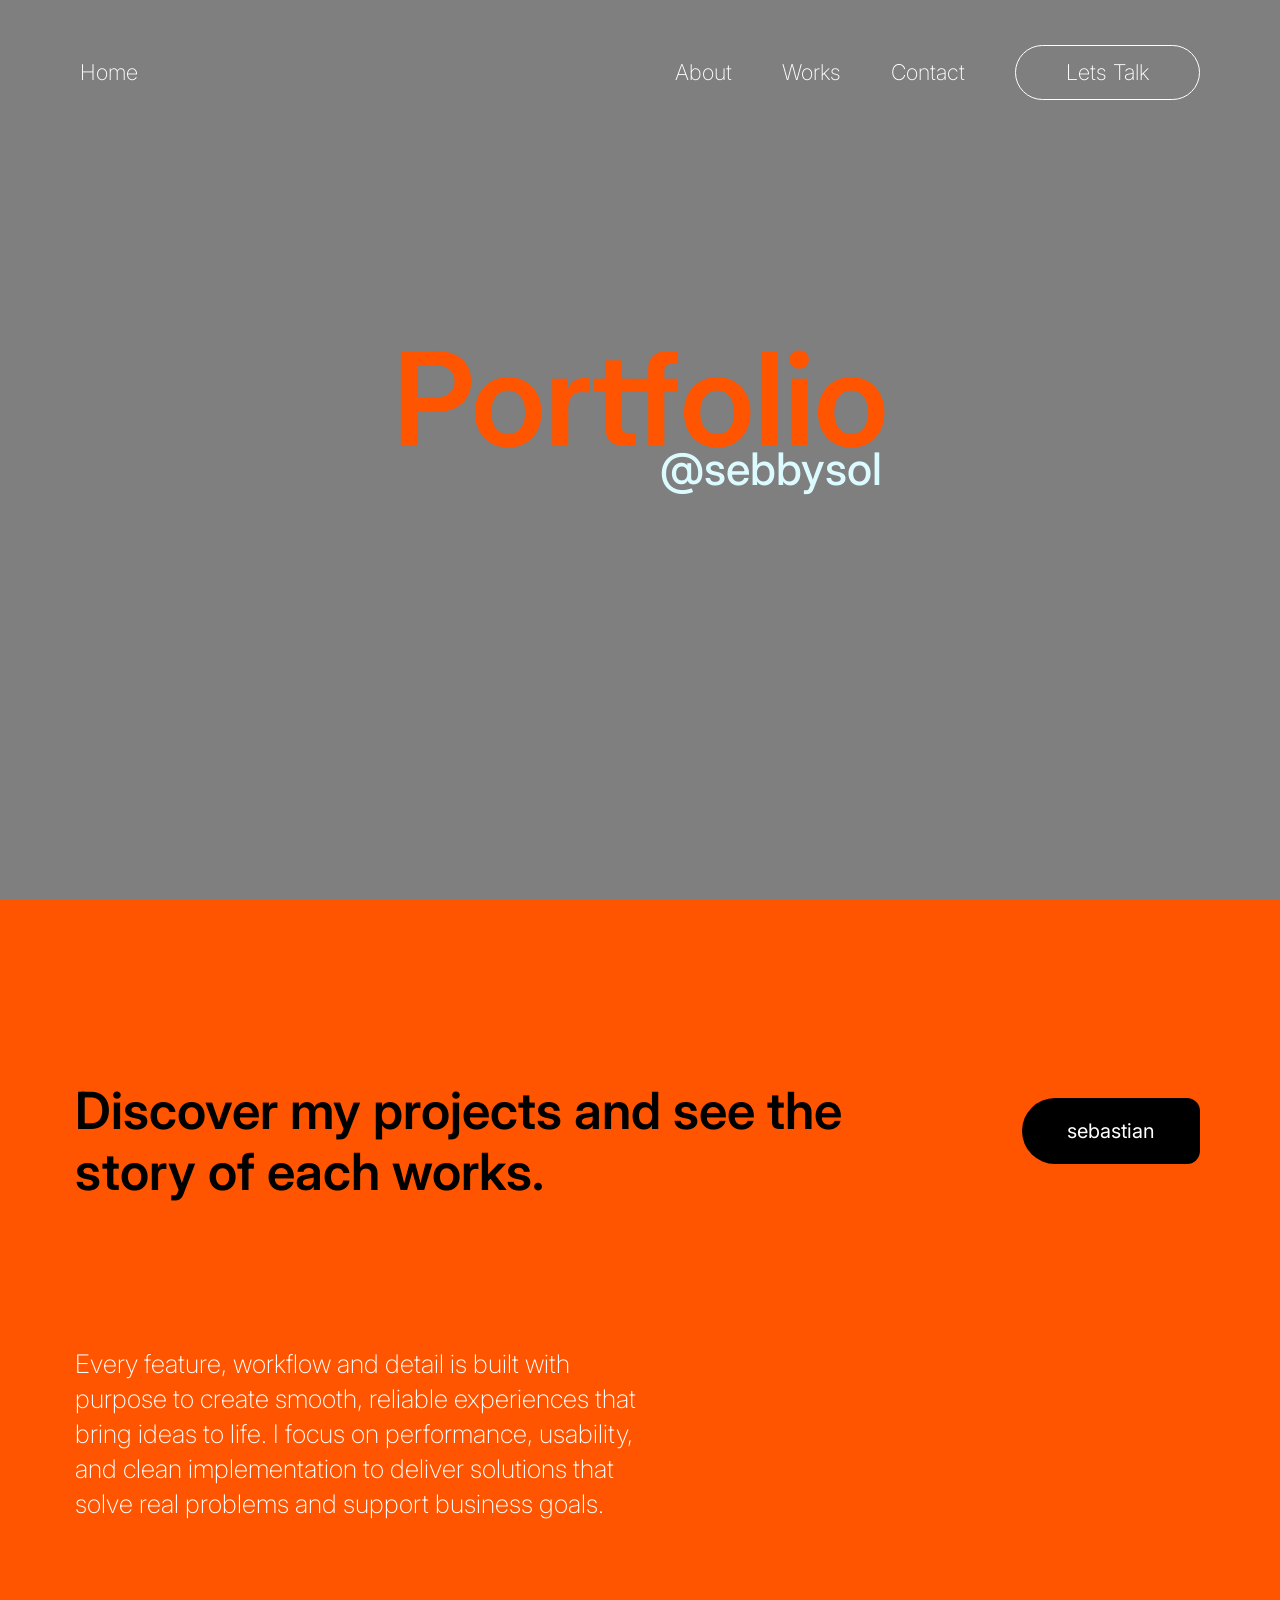
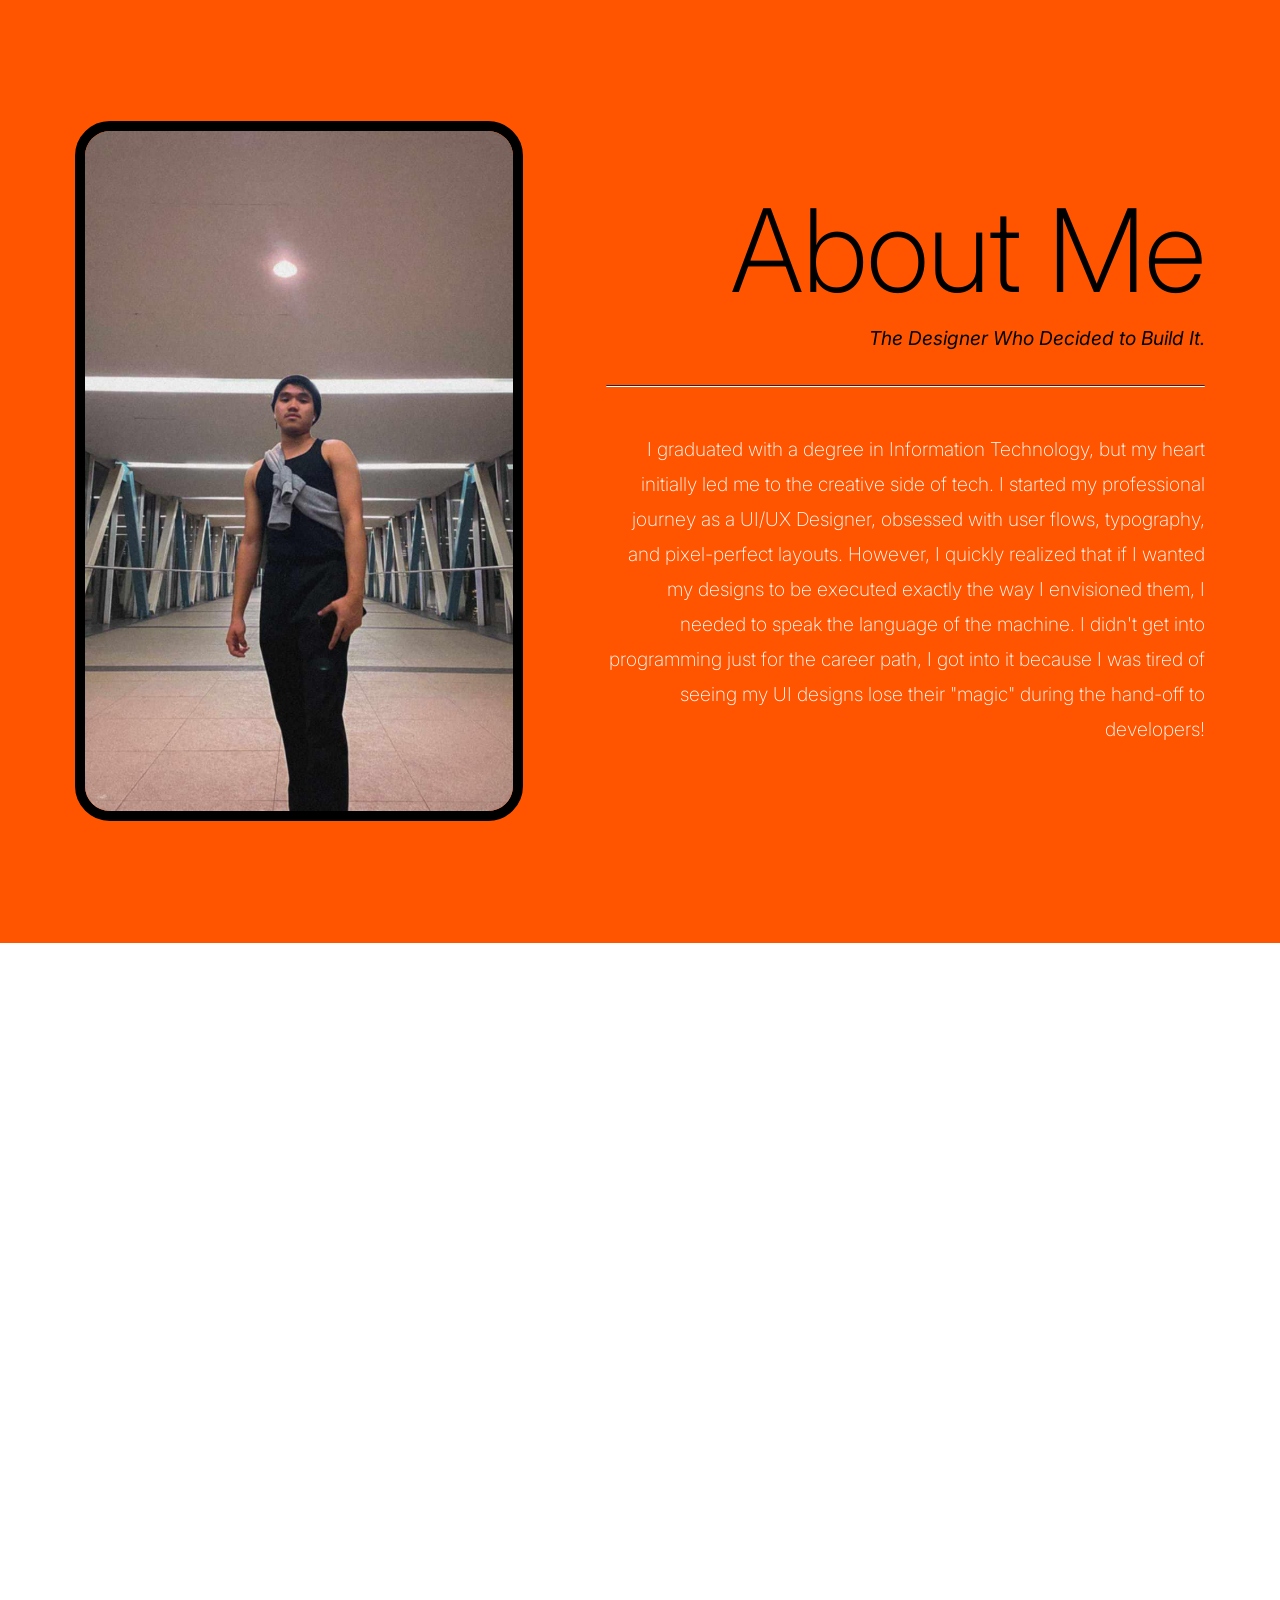
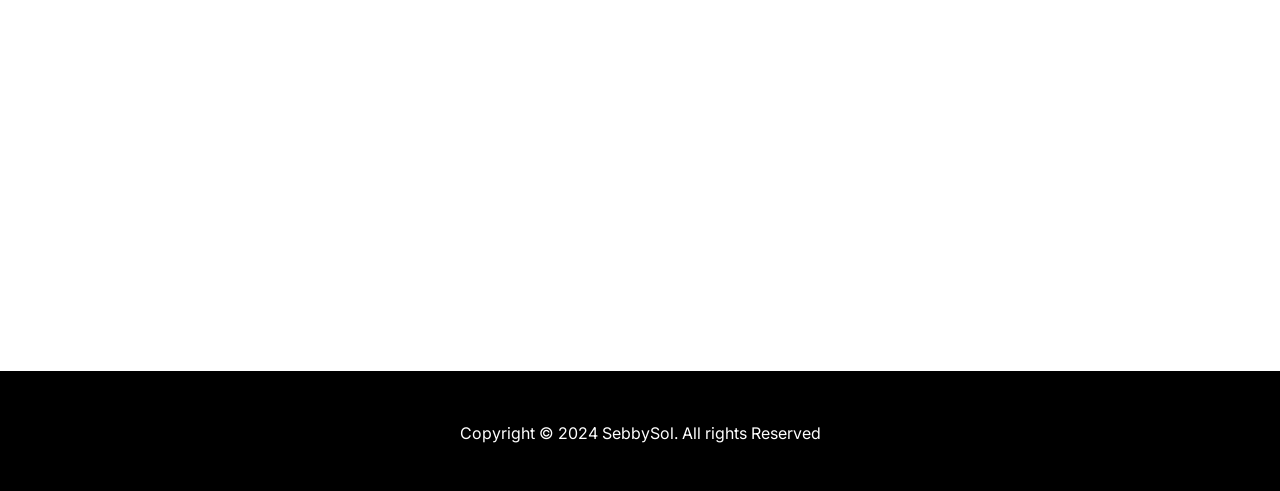
==== commit 72fc6de8: "added 3rd page section" ====
--- a/portfoliooo/index.html
+++ b/portfoliooo/index.html
@@ -58,30 +58,37 @@
     </section>
 
     <!-- Skills Section -->
-    <section class="tech-skills">
+    <section id="tech-skills" class="tech-skills">
+        <div class="projects">
+            <h1>Projects</h1>
+            <hr class="line-skills">
+            <ul>
+                <div class="project-container">
+                    <h4>Project 1</h4>
+                </div>
+                <div class="project-container">
+                    <h4>Project 2</h4>
+                </div>
+                <div class="project-container">
+                    <h4></h4>
+                </div>
+            </ul>
+        </div>
+
         <div class="tech-title">
             <h1>Technical Skills</h1>
+            <hr class="line-skills">
+            <div class="project-container">
+                <h4></h4>
+
+            </div>
+        </div>
+
+        <div class="work-experience">
+            <h1>Work Experience</h1>
+            <hr class="line-skills">
         </div>
     </section>
-
-    <!-- Di ko alam ano tawag dito basta naka dropdown na section -->
-         <div id="hidden-buttons">
-            <div class="skill-sec">
-                <hr class="line-skills">
-                <a href="./skills.html">Skills</a>
-                <hr class="line-skills">
-            </div>
-
-            <div class="works-sec">
-                <a href="./works.html">Work</a>
-                <hr class="line-skills">
-            </div>
-
-            <div class="contact-sec">
-                <a href="./contact.html">Contact</a>
-                <hr class="line-skills">
-            </div>
-        </div>
 
         <footer>
             <div class="footer-text">
--- a/portfoliooo/index.css
+++ b/portfoliooo/index.css
@@ -148,7 +148,7 @@
 
     #about img {
         width: 35vw;
-        height: 80vh;
+        height: 700px;
         border: 10px solid black;
         border-radius: 35px;
         object-fit: cover; 
@@ -174,10 +174,10 @@
     }
 
     #about .custom-line {
-        width: 50%;
-        border: none; 
-        height: 3px;
-        background-color: rgb(255, 255, 255); 
+        height: 2px;
+        width: 53%;
+        margin-left: 47%;
+        background-color: white; 
         border-radius: 10px;
         opacity: 1;
     }
@@ -191,49 +191,6 @@
         font-weight: 200;
     }
 
-    #about .hidden-buttons{
-        display: block;
-    }
-
-    /* HIDDEN BUTTONS */
-    #hidden-buttons{
-        padding: 2vw 5vw;
-        background-color: black;
-    }
-
-    #hidden-buttons a{
-        color: white;
-        font-size: 2vw;
-        font-weight: 400;
-        padding: 10px 0px 10px 10px;
-        text-transform: uppercase;
-        line-height: 10vh;
-        text-decoration: none;
-    }
-
-    #hidden-buttons a:hover{
-        color: black;
-        font-size: 2vw;
-        font-weight: 400;
-        background-color: #dcfbff;
-        transition: all 0.3s ease-in-out;
-        padding-right: 81.5vw;
-        text-transform: uppercase;
-        line-height: 10vh;
-        border-radius: 10px 10px 10px 10px;
-        text-decoration: none;
-    }
-
-    #hidden-buttons .line-skills{
-        opacity: 1;
-        color: white;
-        height: .1px;
-    }
-
-    /* HIDDEN BUTTONS - 1. SKILL SECTION */
-
-
-
     .tech-skills {
         position: relative;
         min-height: 100vh;
@@ -243,7 +200,7 @@
         background-repeat: no-repeat;
         background-attachment: fixed;
         background-size: cover;
-        padding: 100px 75px 200px 75px;
+        padding: 30px 75px 200px 75px;
         overflow: auto;
     }
 
@@ -257,9 +214,28 @@
 
     .tech-skills h1 {
         font-size: 5vw;
-        font-weight: 600;
+        font-weight: 500;
         letter-spacing: -3%;
-        color: var(--pongkan-orange);
+        margin-top: 15vh;
+        color: white;
+    }
+
+    #tech-skills .line-skills{
+        opacity: 1;
+        color: white;
+        padding-top: 5px;
+        height: 3px;
+        border: none;
+        background: white;
+    }
+
+    .project-container{
+        width: 150px;
+    }
+    .project-container h4{
+        font-size: 2vw;
+        font-weight: 300;
+        color: white;
     }
 
     ol, ul {
@@ -269,7 +245,6 @@
     .tech-skills ul {
         display: flex;
         flex-wrap: wrap;
-        justify-content: center;
         gap: 30px;
         list-style: none;
         margin-top: 5vh;
@@ -321,9 +296,15 @@
         margin-top: 5vh;
     }
 
+    #about .hidden-buttons{
+        display: block;
+    }
+
+    
+    /* footer section */
     footer {
         background-color: black;
-        padding: 0px 50px 30px 50px;
+        padding: 50px 50px 30px 50px;
         color: white;
         text-align: center;
     }
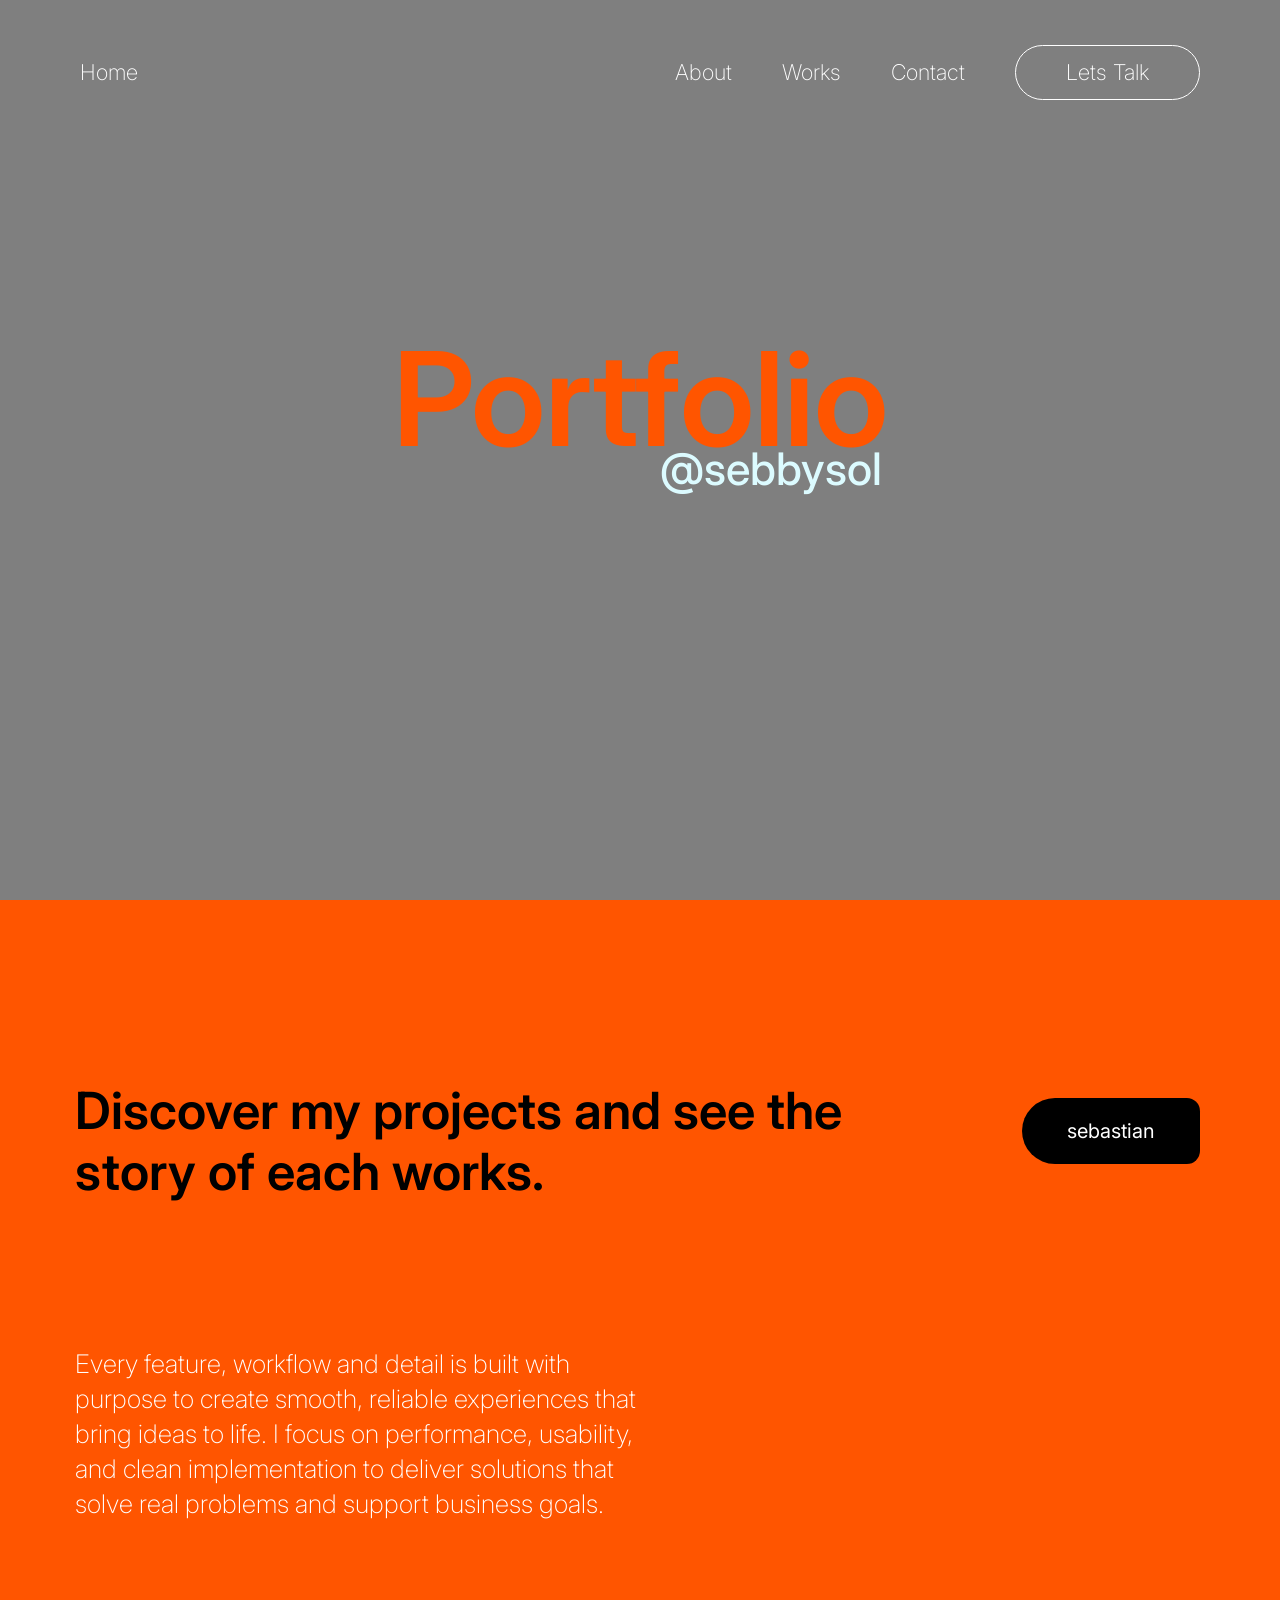
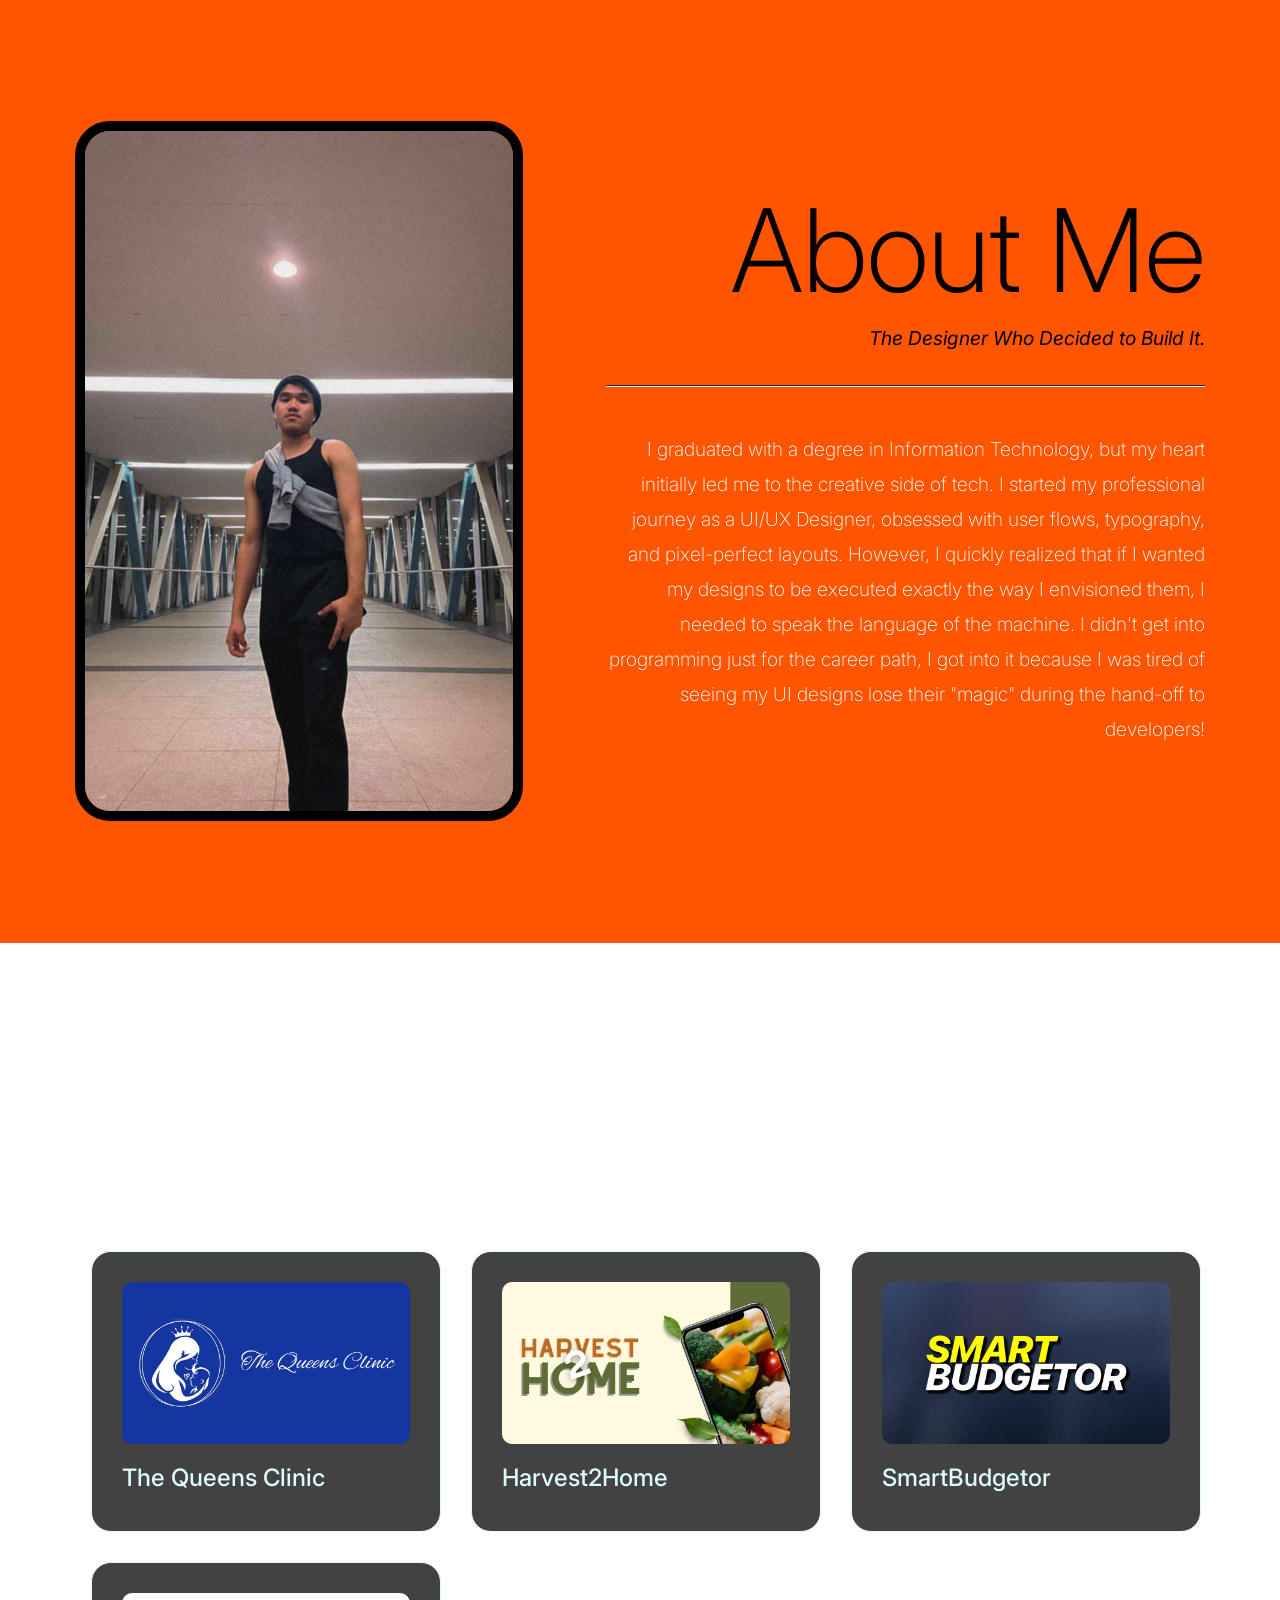
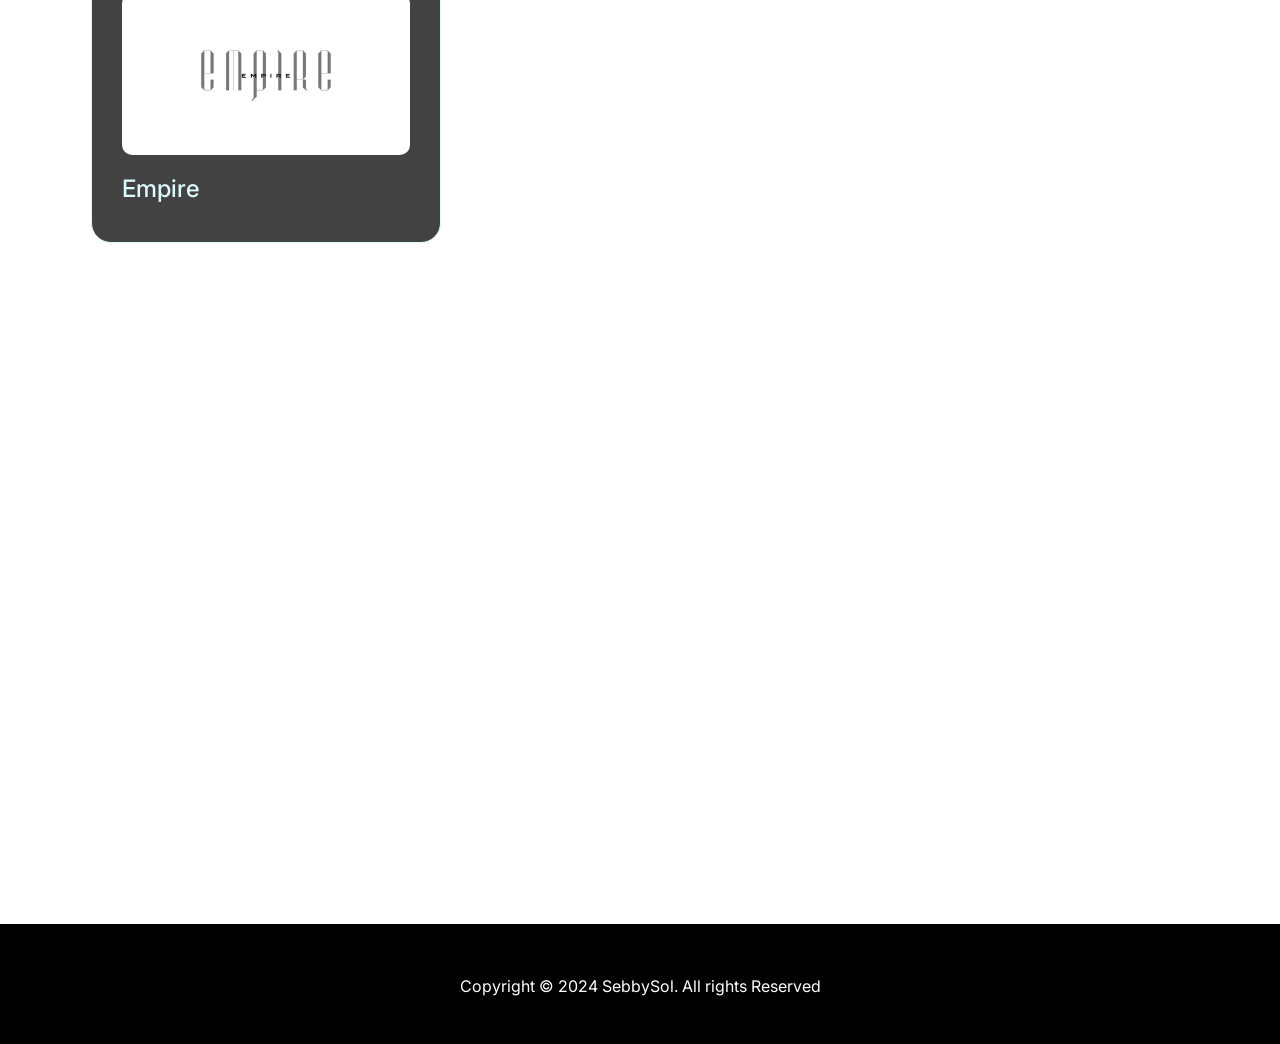
==== commit 56cc24f6: "added images in project section" ====
--- a/portfoliooo/index.html
+++ b/portfoliooo/index.html
@@ -63,14 +63,24 @@
             <h1>Projects</h1>
             <hr class="line-skills">
             <ul>
-                <div class="project-container">
-                    <h4>Project 1</h4>
+                <div class="card">
+                    <img src="./img/TQC.jpg" alt="The Queens Clinic">
+                    <h4>The Queens Clinic</h4>
                 </div>
-                <div class="project-container">
-                    <h4>Project 2</h4>
+
+                <div class="card">
+                    <img src="./img/harvest.jpg" alt="Harvest2Home">
+                    <h4>Harvest2Home</h4>
                 </div>
-                <div class="project-container">
-                    <h4></h4>
+
+                <div class="card">
+                    <img src="./img/cardsmart.png" alt="Smart Budgetor">
+                    <h4>SmartBudgetor</h4>
+                </div>
+
+                <div class="card">
+                    <img src="./img/empire.png" alt="Empire">
+                    <h4>Empire</h4>
                 </div>
             </ul>
         </div>
--- a/portfoliooo/index.css
+++ b/portfoliooo/index.css
@@ -229,13 +229,12 @@
         background: white;
     }
 
-    .project-container{
-        width: 150px;
-    }
-    .project-container h4{
-        font-size: 2vw;
-        font-weight: 300;
-        color: white;
+    .card img{
+        border-radius: 10px;
+    }
+
+    .card h4{
+        margin-top: 20px;
     }
 
     ol, ul {
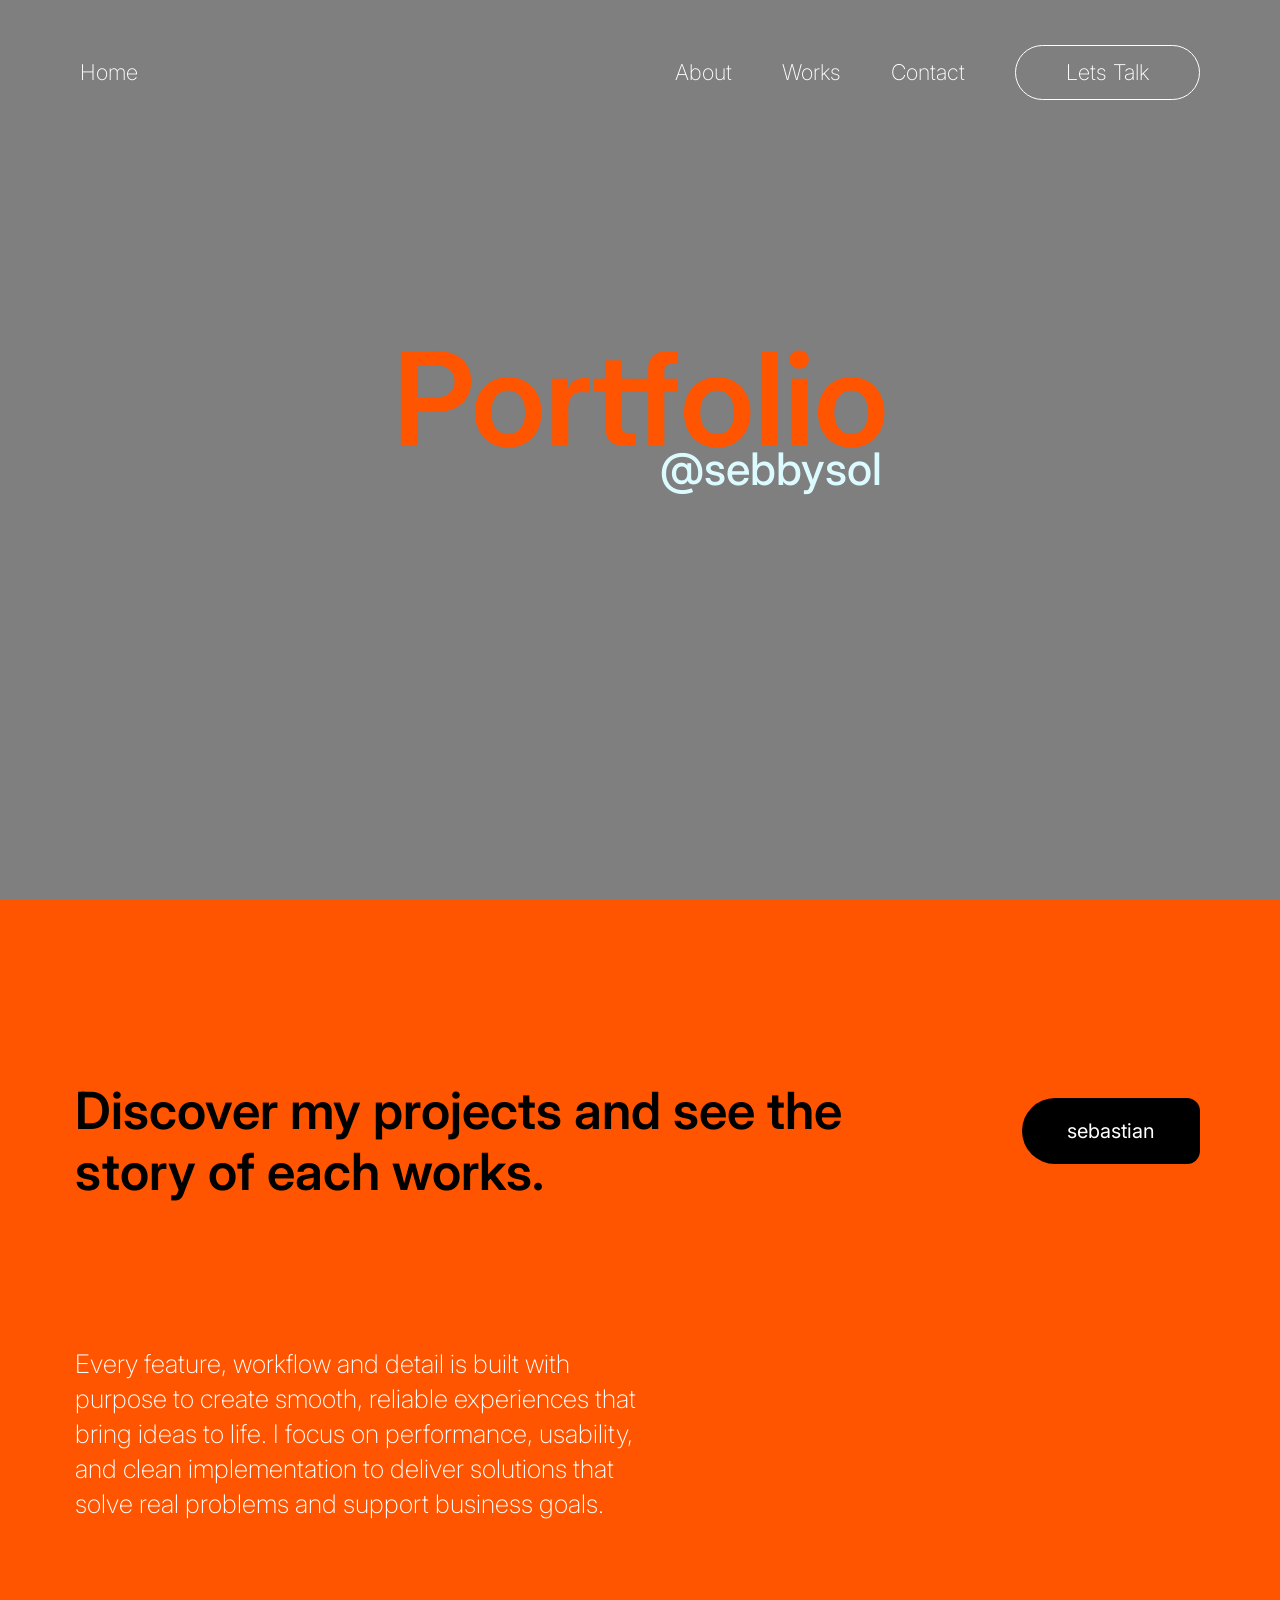
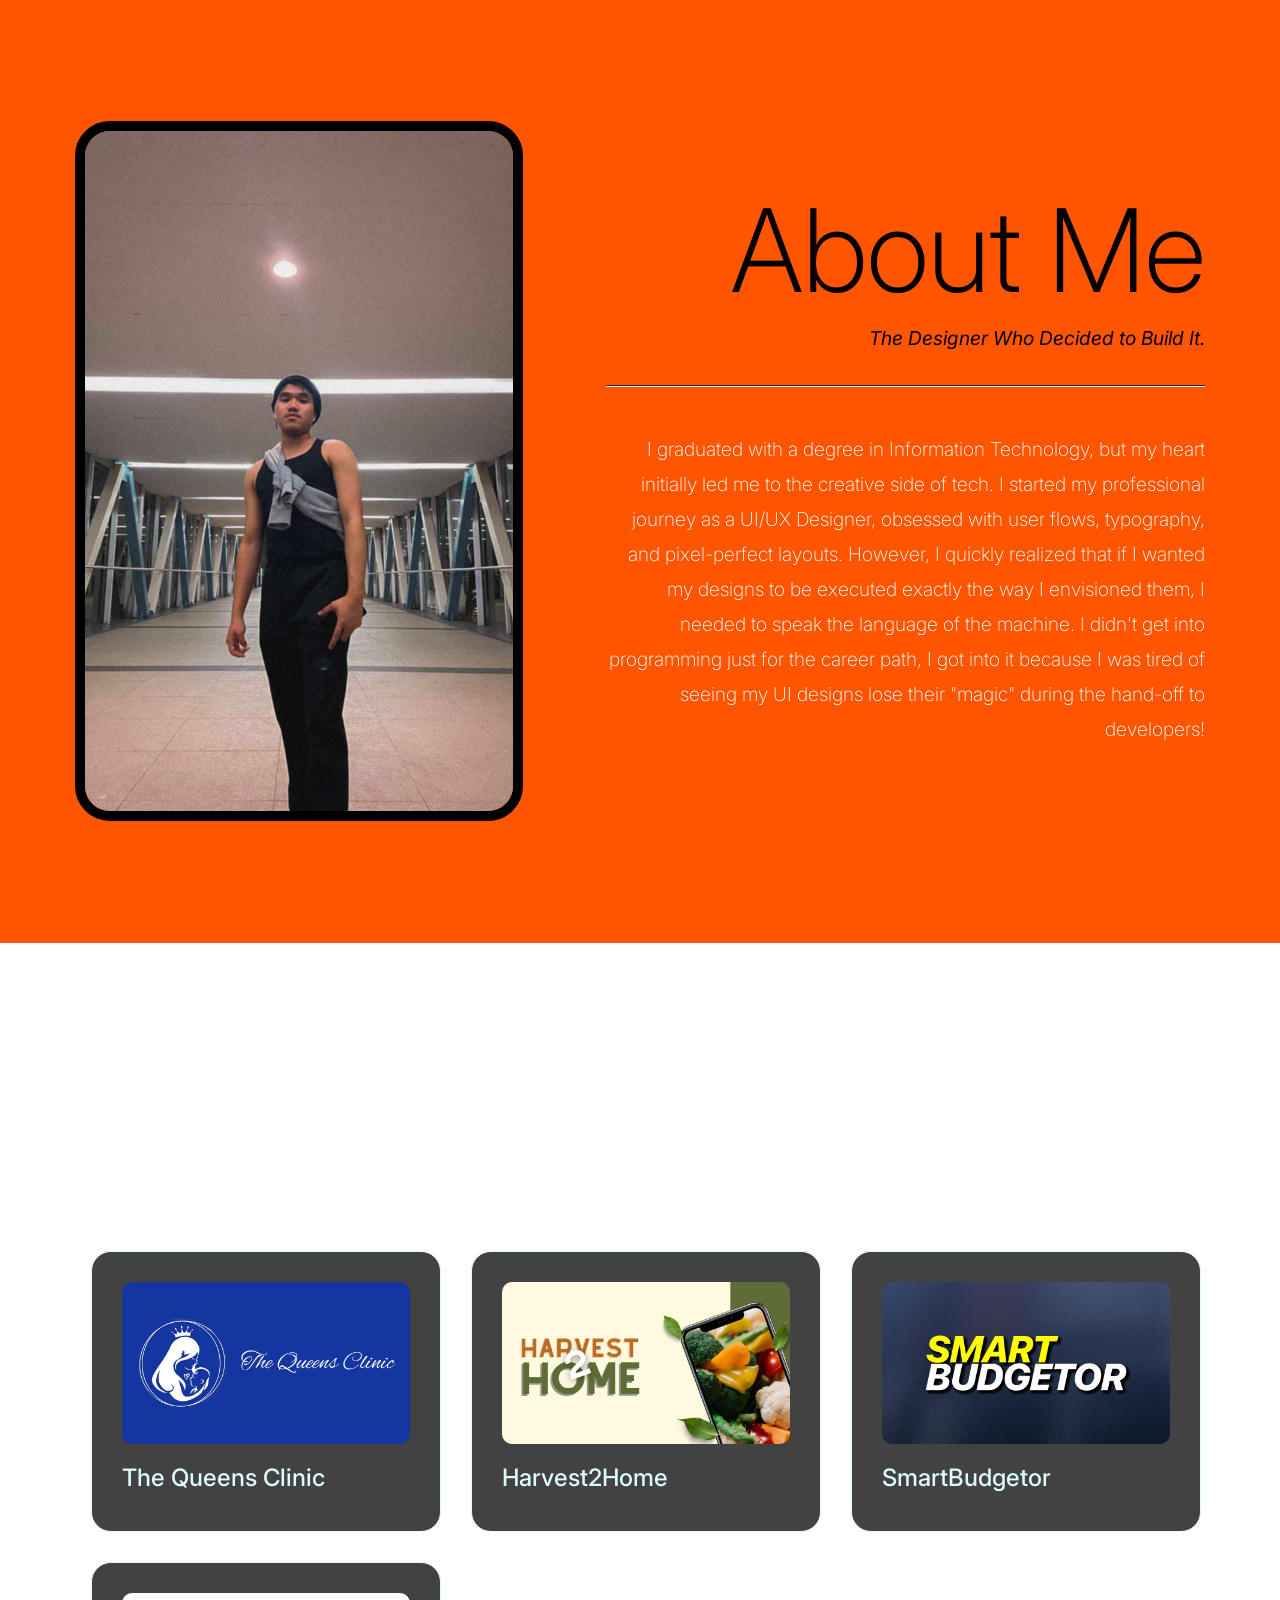
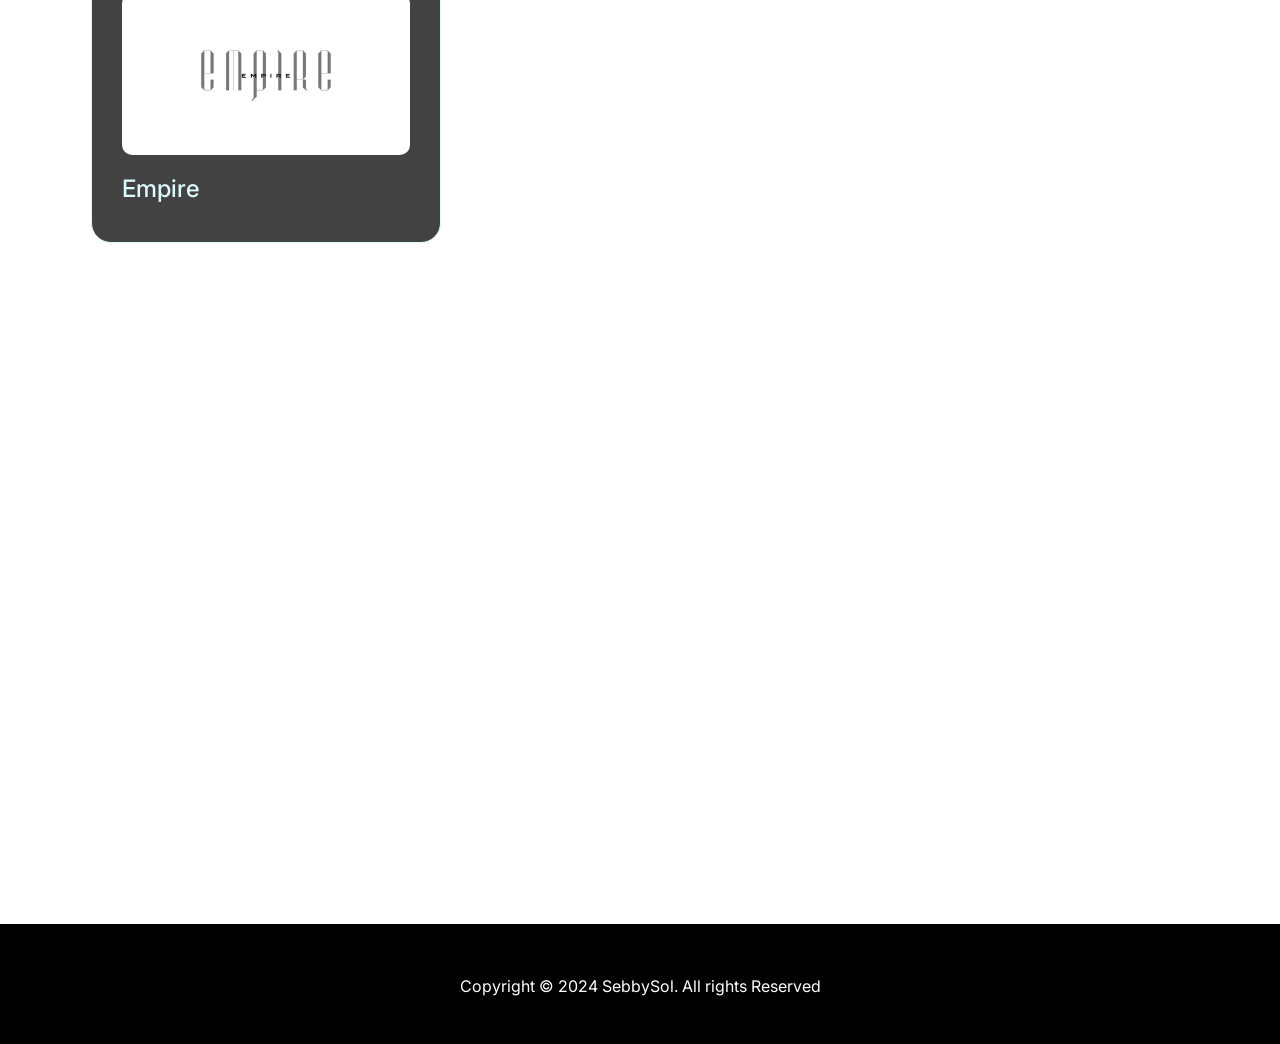
==== commit 698169f1: "removed links" ====
--- a/portfoliooo/index.html
+++ b/portfoliooo/index.html
@@ -27,9 +27,9 @@
     <nav id="navbar">
         <a href="index.html#home">Home</a>
         <a href="index.html#about">About</a>
-        <a href="works.html" id="works-link">Works</a>
-        <a href="contact.html" id="contact-link">Contact</a>
-        <a href="talk.html" id="talk-btn">Lets Talk</a>
+        <a href="" id="works-link">Works</a>
+        <a href="" id="contact-link">Contact</a>
+        <a href="" id="talk-btn">Lets Talk</a>
     </nav>
 
     <h1>Portfolio</h1>
